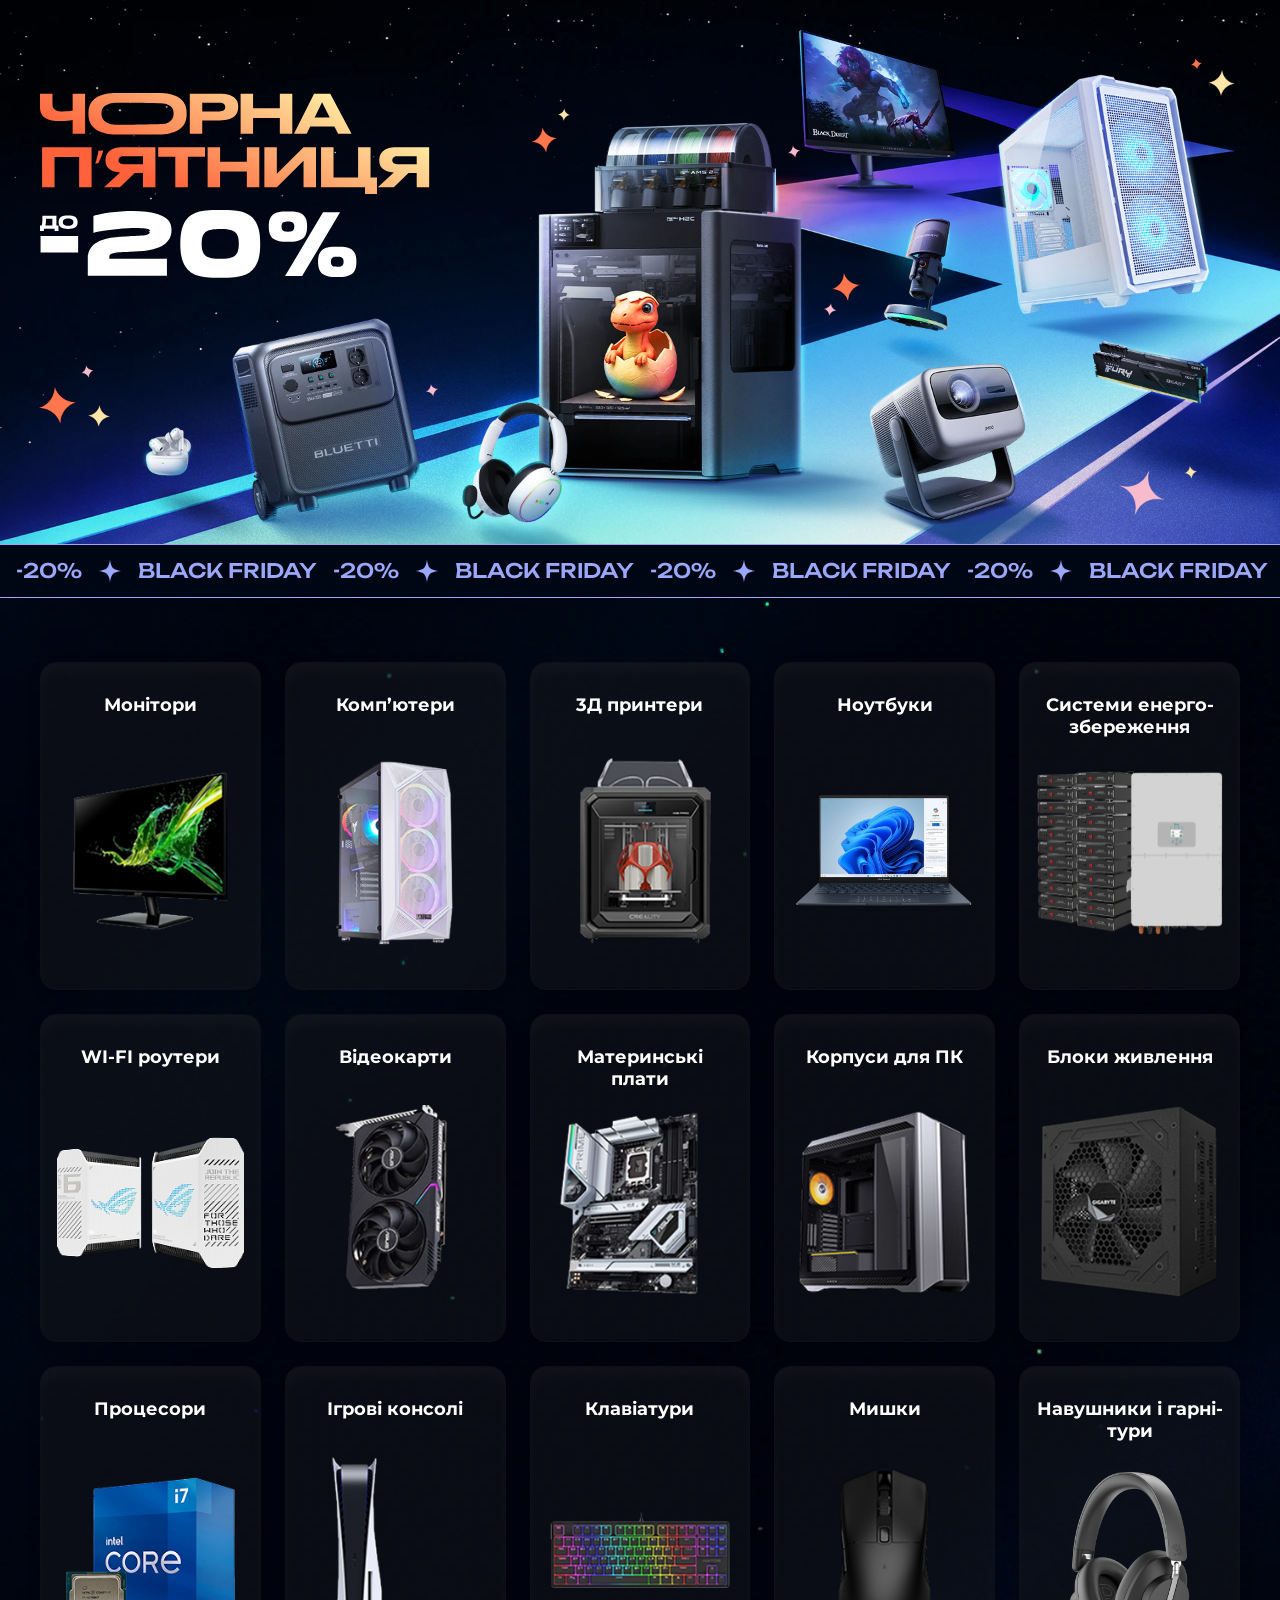
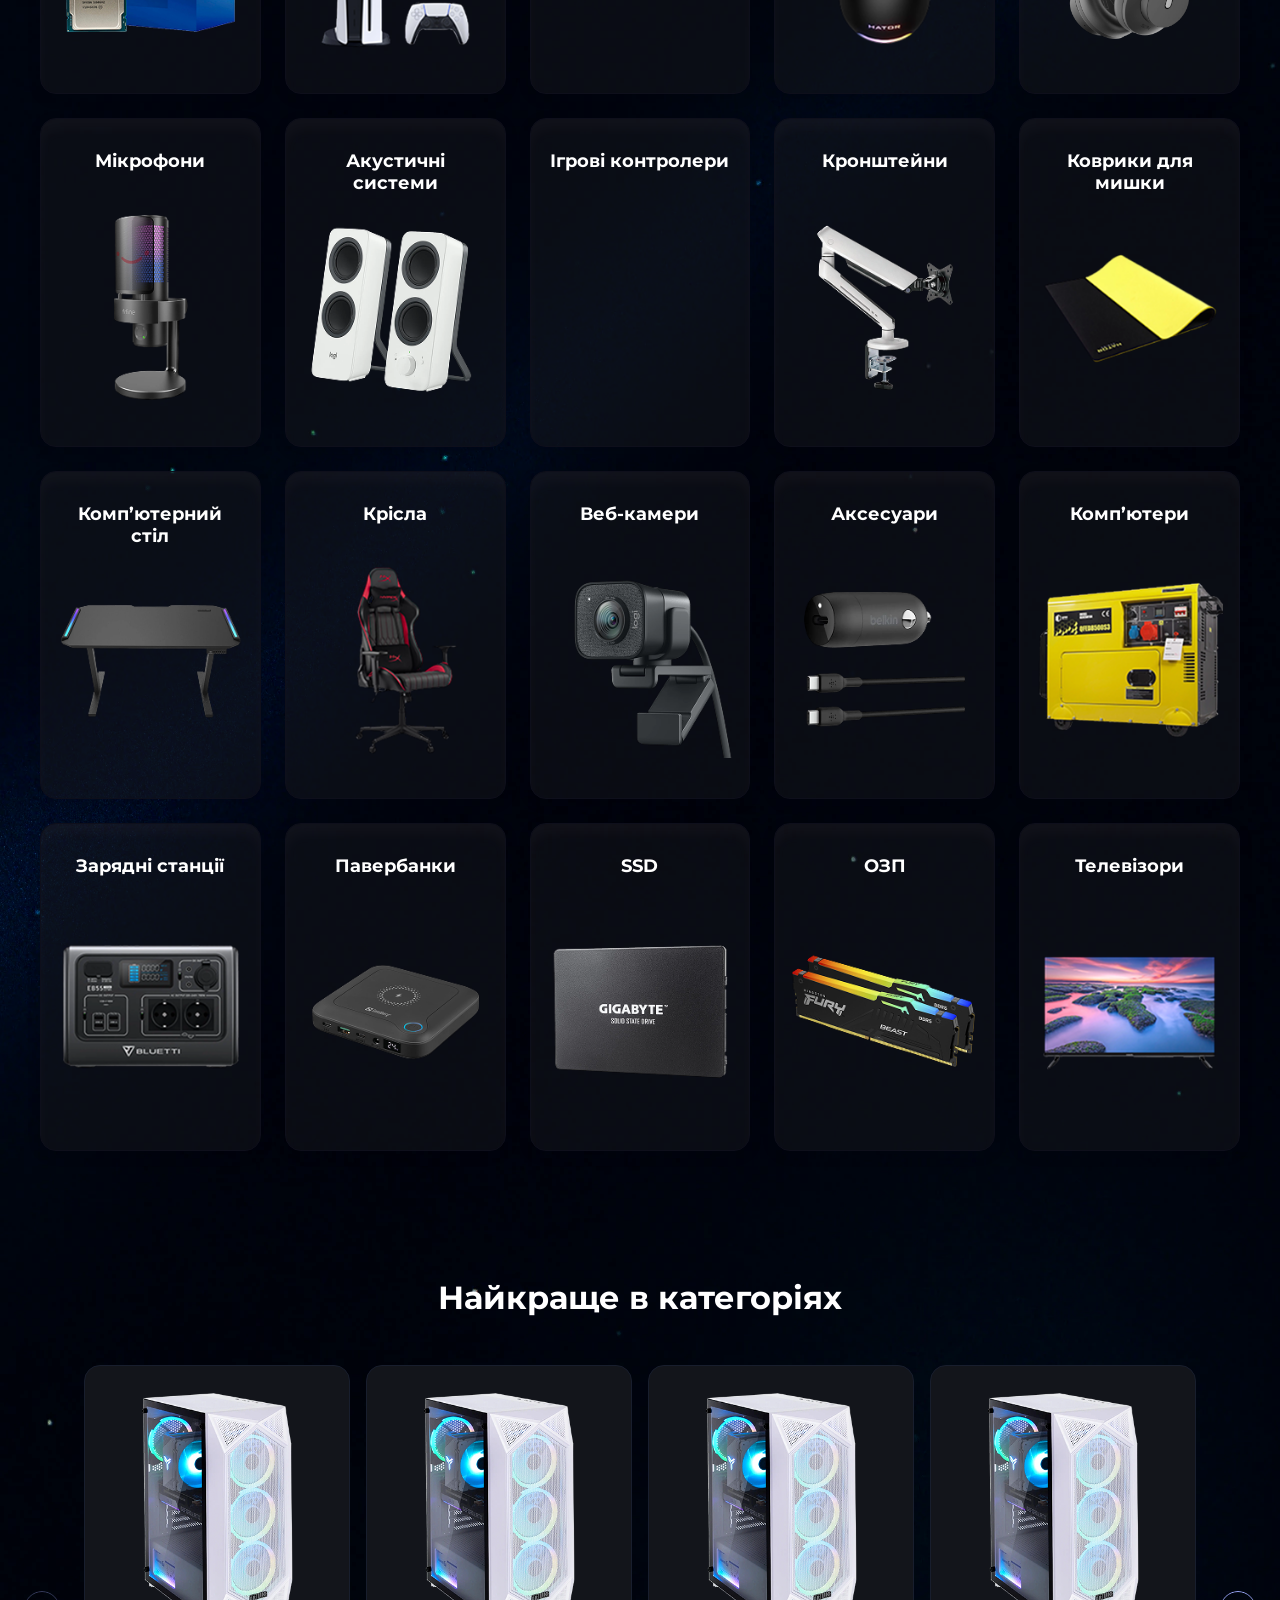
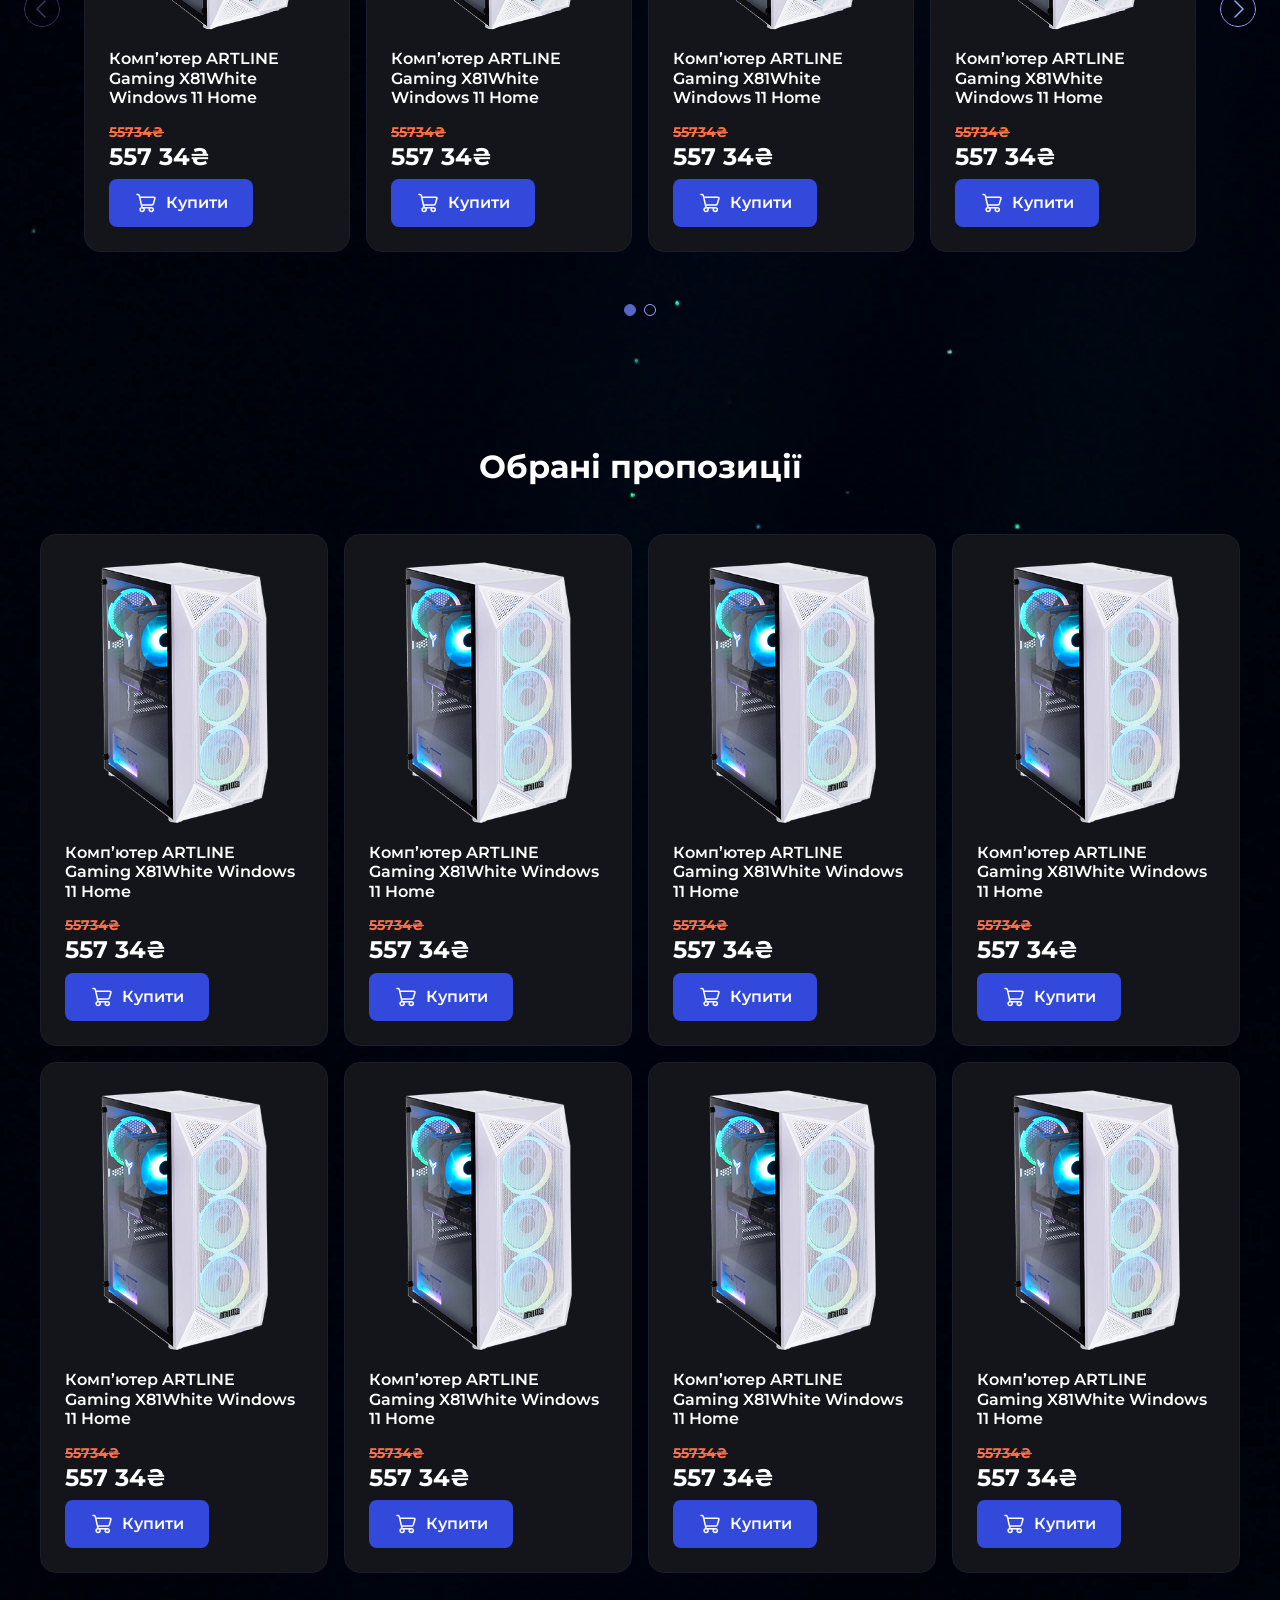
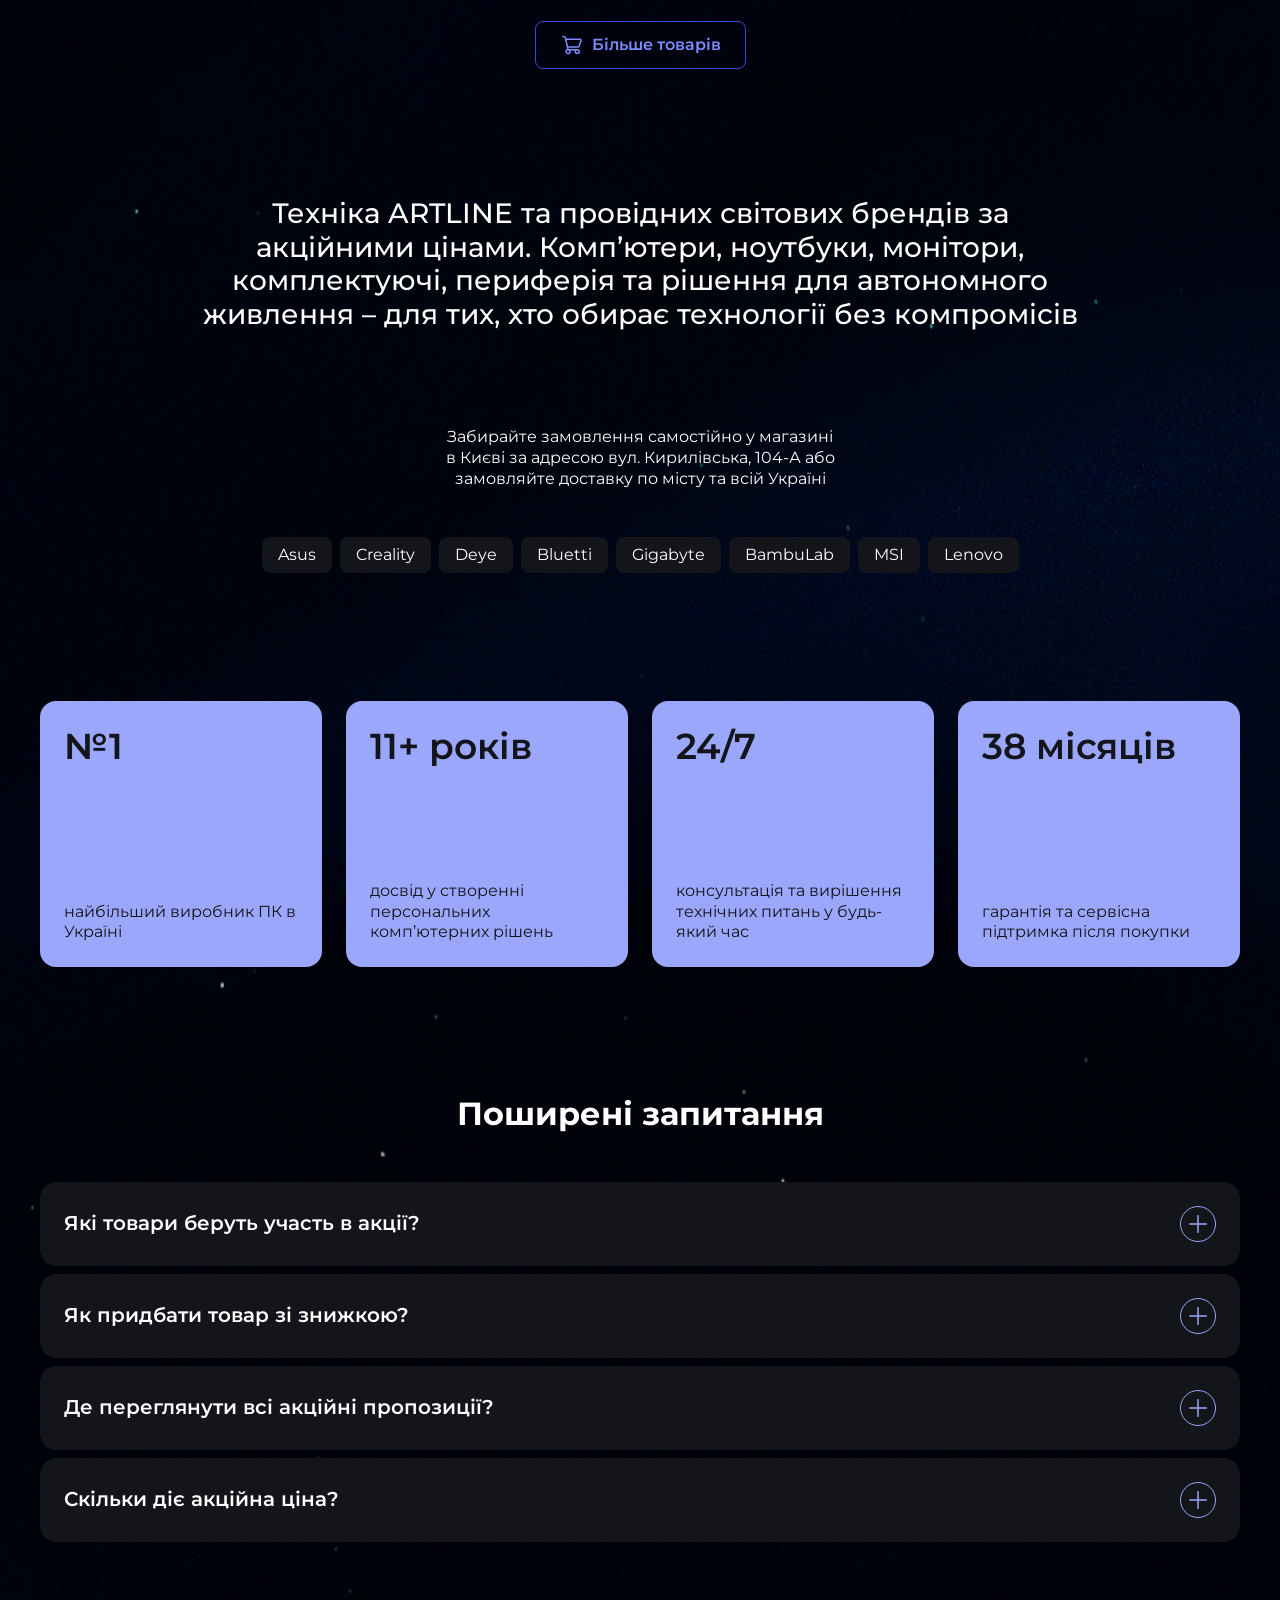
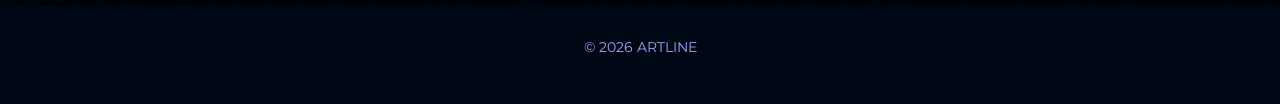
==== v4-bg-parallax/index.html @ 558dd462 "v4 background parallax" ====
<!DOCTYPE html>
<!--
  Додаткові ефекти (v2): кожен вмикається класом на <html>.
  Прибрати ефект — видаліть його клас; прибрати всі — видаліть класи
  та підключення css/animations.css і js/animations.js. Розмітку змінювати не треба.
    fx-marquee  — рух бігучого рядка
    fx-reveal   — поява блоків під час прокрутки (на мобільному — спрощена)
    fx-parallax — паралакс банера (лише десктоп ≥ 1024 px)
    fx-bg-parallax — фон під контентом рухається повільніше за сторінку (лише десктоп ≥ 1024 px;
                     швидкість — BG_SPEED у js/animations.js)
-->
<html lang="uk" class="fx-marquee fx-reveal fx-parallax fx-bg-parallax">
<head>
  <meta charset="utf-8">
  <meta name="viewport" content="width=device-width, initial-scale=1">
  <title>Чорна п’ятниця в ARTLINE — знижки до −20%</title>
  <meta name="description" content="Чорна п’ятниця в ARTLINE: знижки до −20% на комп’ютери, ноутбуки, монітори, комплектуючі, периферію та рішення для автономного живлення.">
  <meta name="theme-color" content="#000714">

  <!-- Позначка, що JS увімкнено (для прогресивного покращення) -->
  <script>document.documentElement.classList.add('js');</script>

  <!-- Шрифти: Montserrat (основний), Unbounded (лише символи бігучого рядка) -->
  <link rel="preconnect" href="https://fonts.googleapis.com">
  <link rel="preconnect" href="https://fonts.gstatic.com" crossorigin>
  <link rel="stylesheet" href="https://fonts.googleapis.com/css2?family=Unbounded:wght@500&amp;text=-20%25%20BLACKFRIDAY&amp;display=swap">
  <link rel="stylesheet" href="https://fonts.googleapis.com/css2?family=Montserrat:wght@400;500;600;700&amp;display=swap">

  <!-- Перший екран: банер завантажується з високим пріоритетом -->
  <link rel="preload" as="image" href="../assets/WEBP/Banner_375.webp" media="(max-width: 767px)">
  <link rel="preload" as="image" href="../assets/optimized/Banner_1920.webp" media="(min-width: 768px) and (max-width: 1920px)">
  <link rel="preload" as="image" href="../assets/optimized/Banner_2560.webp" media="(min-width: 1921px)">

  <link rel="stylesheet" href="css/style.css">
  <link rel="stylesheet" href="css/animations.css">

  <!-- TODO: вставити код аналітики (Google Analytics / Meta Pixel) -->
</head>
<body>
  <!--
    УСІ ПОСИЛАННЯ на товари й категорії задаються в одному файлі: js/links.js
    У розмітці посилання позначені атрибутом data-link="ключ" і мають заглушку href="#".
  -->

  <a class="skip-link" href="#main">Перейти до вмісту</a>

  <!-- ===== Перший екран: банер ===== -->
  <header class="hero">
    <!--
      Банер: спершу легка версія (1920 / 2560). Після завантаження сторінки main.js
      підміняє srcset на data-hires (4840) — для екранів від 2560 CSS px
      або з щільністю пікселів від 1.5.
    -->
    <picture class="hero__picture">
      <source media="(max-width: 767px)" srcset="../assets/WEBP/Banner_375.webp" width="375" height="618">
      <source media="(min-width: 2560px)" srcset="../assets/optimized/Banner_2560.webp" data-hires="../assets/optimized/Banner_4840.webp" width="2560" height="897">
      <source media="(min-width: 1921px) and (min-resolution: 1.5dppx)" srcset="../assets/optimized/Banner_2560.webp" data-hires="../assets/optimized/Banner_4840.webp" width="2560" height="897">
      <source media="(min-resolution: 1.5dppx)" srcset="../assets/optimized/Banner_1920.webp" data-hires="../assets/optimized/Banner_4840.webp" width="1920" height="897">
      <source media="(min-width: 1921px)" srcset="../assets/optimized/Banner_2560.webp" width="2560" height="897">
      <img class="hero__img" src="../assets/optimized/Banner_1920.webp" width="1920" height="897" alt="" fetchpriority="high" decoding="async">
    </picture>

    <div class="container hero__inner">
      <h1 class="hero__title">
        <img class="hero__title-img" src="../assets/SVG/Text%20block_ua.svg" width="587" height="277" alt="Чорна п’ятниця — знижки до −20%">
      </h1>
    </div>

    <!-- Бігучий рядок (декоративний, у v1 статичний) -->
    <div class="ticker" aria-hidden="true">
      <div class="ticker__track">
        <span class="ticker__item">-20%</span><img class="ticker__star" src="../assets/figma/icons/star.svg" width="24" height="24" alt=""><span class="ticker__item">Black Friday</span>
        <span class="ticker__item">-20%</span><img class="ticker__star" src="../assets/figma/icons/star.svg" width="24" height="24" alt=""><span class="ticker__item">Black Friday</span>
        <span class="ticker__item">-20%</span><img class="ticker__star" src="../assets/figma/icons/star.svg" width="24" height="24" alt=""><span class="ticker__item">Black Friday</span>
        <span class="ticker__item">-20%</span><img class="ticker__star" src="../assets/figma/icons/star.svg" width="24" height="24" alt=""><span class="ticker__item">Black Friday</span>
        <span class="ticker__item">-20%</span><img class="ticker__star" src="../assets/figma/icons/star.svg" width="24" height="24" alt=""><span class="ticker__item">Black Friday</span>
        <span class="ticker__item">-20%</span><img class="ticker__star" src="../assets/figma/icons/star.svg" width="24" height="24" alt=""><span class="ticker__item">Black Friday</span>
        <span class="ticker__item">-20%</span><img class="ticker__star" src="../assets/figma/icons/star.svg" width="24" height="24" alt=""><span class="ticker__item">Black Friday</span>
        <span class="ticker__item">-20%</span><img class="ticker__star" src="../assets/figma/icons/star.svg" width="24" height="24" alt=""><span class="ticker__item">Black Friday</span>
        <span class="ticker__item">-20%</span><img class="ticker__star" src="../assets/figma/icons/star.svg" width="24" height="24" alt=""><span class="ticker__item">Black Friday</span>
        <span class="ticker__item">-20%</span><img class="ticker__star" src="../assets/figma/icons/star.svg" width="24" height="24" alt=""><span class="ticker__item">Black Friday</span>
        <span class="ticker__item">-20%</span><img class="ticker__star" src="../assets/figma/icons/star.svg" width="24" height="24" alt=""><span class="ticker__item">Black Friday</span>
        <span class="ticker__item">-20%</span><img class="ticker__star" src="../assets/figma/icons/star.svg" width="24" height="24" alt=""><span class="ticker__item">Black Friday</span>
        <span class="ticker__item">-20%</span><img class="ticker__star" src="../assets/figma/icons/star.svg" width="24" height="24" alt=""><span class="ticker__item">Black Friday</span>
        <span class="ticker__item">-20%</span><img class="ticker__star" src="../assets/figma/icons/star.svg" width="24" height="24" alt=""><span class="ticker__item">Black Friday</span>
        <span class="ticker__item">-20%</span><img class="ticker__star" src="../assets/figma/icons/star.svg" width="24" height="24" alt=""><span class="ticker__item">Black Friday</span>
        <span class="ticker__item">-20%</span><img class="ticker__star" src="../assets/figma/icons/star.svg" width="24" height="24" alt=""><span class="ticker__item">Black Friday</span>
        <span class="ticker__item">-20%</span><img class="ticker__star" src="../assets/figma/icons/star.svg" width="24" height="24" alt=""><span class="ticker__item">Black Friday</span>
        <span class="ticker__item">-20%</span><img class="ticker__star" src="../assets/figma/icons/star.svg" width="24" height="24" alt=""><span class="ticker__item">Black Friday</span>
        <span class="ticker__item">-20%</span><img class="ticker__star" src="../assets/figma/icons/star.svg" width="24" height="24" alt=""><span class="ticker__item">Black Friday</span>
        <span class="ticker__item">-20%</span><img class="ticker__star" src="../assets/figma/icons/star.svg" width="24" height="24" alt=""><span class="ticker__item">Black Friday</span>
      </div>
    </div>
  </header>

  <main class="page" id="main">

    <!-- ===== Категорії ===== -->
    <section class="section categories" aria-labelledby="categories-title">
      <div class="container">
        <h2 class="visually-hidden" id="categories-title">Категорії зі знижками</h2>
        <ul class="categories__list" id="categories-list">
          <li class="categories__item"><a class="category-card" href="#" data-link="cat-monitors" target="_blank" rel="noopener noreferrer" aria-label="Монітори — перейти до категорії на сайті ARTLINE (нова вкладка)"><span class="category-card__title">Монітори</span><img class="category-card__img" src="../assets/figma/categories/monitors.png" width="220" height="231" alt="" loading="lazy" decoding="async"></a></li>
          <li class="categories__item"><a class="category-card" href="#" data-link="cat-computers" target="_blank" rel="noopener noreferrer" aria-label="Комп’ютери — перейти до категорії на сайті ARTLINE (нова вкладка)"><span class="category-card__title">Комп’ютери</span><img class="category-card__img" src="../assets/figma/categories/computers.png" width="220" height="231" alt="" loading="lazy" decoding="async"></a></li>
          <li class="categories__item"><a class="category-card" href="#" data-link="cat-3d-printers" target="_blank" rel="noopener noreferrer" aria-label="3Д принтери — перейти до категорії на сайті ARTLINE (нова вкладка)"><span class="category-card__title">3Д принтери</span><img class="category-card__img" src="../assets/figma/categories/3d-printers.png" width="220" height="231" alt="" loading="lazy" decoding="async"></a></li>
          <li class="categories__item"><a class="category-card" href="#" data-link="cat-laptops" target="_blank" rel="noopener noreferrer" aria-label="Ноутбуки — перейти до категорії на сайті ARTLINE (нова вкладка)"><span class="category-card__title">Ноутбуки</span><img class="category-card__img" src="../assets/figma/categories/laptops.png" width="220" height="231" alt="" loading="lazy" decoding="async"></a></li>
          <li class="categories__item"><a class="category-card" href="#" data-link="cat-energy-storage" target="_blank" rel="noopener noreferrer" aria-label="Системи енергозбереження — перейти до категорії на сайті ARTLINE (нова вкладка)"><span class="category-card__title">Системи енерго&shy;збереження</span><img class="category-card__img" src="../assets/figma/categories/energy-storage.png" width="220" height="231" alt="" loading="lazy" decoding="async"></a></li>
          <li class="categories__item"><a class="category-card" href="#" data-link="cat-wifi-routers" target="_blank" rel="noopener noreferrer" aria-label="Wi-Fi роутери — перейти до категорії на сайті ARTLINE (нова вкладка)"><span class="category-card__title">WI-FI роутери</span><img class="category-card__img" src="../assets/figma/categories/wifi-routers.png" width="220" height="231" alt="" loading="lazy" decoding="async"></a></li>
          <li class="categories__item"><a class="category-card" href="#" data-link="cat-gpu" target="_blank" rel="noopener noreferrer" aria-label="Відеокарти — перейти до категорії на сайті ARTLINE (нова вкладка)"><span class="category-card__title">Відео&shy;карти</span><img class="category-card__img" src="../assets/figma/categories/gpu.png" width="220" height="231" alt="" loading="lazy" decoding="async"></a></li>
          <li class="categories__item"><a class="category-card" href="#" data-link="cat-motherboards" target="_blank" rel="noopener noreferrer" aria-label="Материнські плати — перейти до категорії на сайті ARTLINE (нова вкладка)"><span class="category-card__title">Материн&shy;ські плати</span><img class="category-card__img" src="../assets/figma/categories/motherboards.png" width="220" height="231" alt="" loading="lazy" decoding="async"></a></li>
          <li class="categories__item categories__item--extra"><a class="category-card" href="#" data-link="cat-pc-cases" target="_blank" rel="noopener noreferrer" aria-label="Корпуси для ПК — перейти до категорії на сайті ARTLINE (нова вкладка)"><span class="category-card__title">Корпуси для ПК</span><img class="category-card__img" src="../assets/figma/categories/pc-cases.png" width="220" height="231" alt="" loading="lazy" decoding="async"></a></li>
          <li class="categories__item categories__item--extra"><a class="category-card" href="#" data-link="cat-psu" target="_blank" rel="noopener noreferrer" aria-label="Блоки живлення — перейти до категорії на сайті ARTLINE (нова вкладка)"><span class="category-card__title">Блоки живлення</span><img class="category-card__img" src="../assets/figma/categories/psu.png" width="220" height="231" alt="" loading="lazy" decoding="async"></a></li>
          <li class="categories__item categories__item--extra"><a class="category-card" href="#" data-link="cat-cpu" target="_blank" rel="noopener noreferrer" aria-label="Процесори — перейти до категорії на сайті ARTLINE (нова вкладка)"><span class="category-card__title">Проце&shy;сори</span><img class="category-card__img" src="../assets/figma/categories/cpu.png" width="220" height="231" alt="" loading="lazy" decoding="async"></a></li>
          <li class="categories__item categories__item--extra"><a class="category-card" href="#" data-link="cat-consoles" target="_blank" rel="noopener noreferrer" aria-label="Ігрові консолі — перейти до категорії на сайті ARTLINE (нова вкладка)"><span class="category-card__title">Ігрові консолі</span><img class="category-card__img" src="../assets/figma/categories/consoles.png" width="220" height="231" alt="" loading="lazy" decoding="async"></a></li>
          <li class="categories__item categories__item--extra"><a class="category-card" href="#" data-link="cat-keyboards" target="_blank" rel="noopener noreferrer" aria-label="Клавіатури — перейти до категорії на сайті ARTLINE (нова вкладка)"><span class="category-card__title">Клавіа&shy;тури</span><img class="category-card__img" src="../assets/figma/categories/keyboards.png" width="220" height="231" alt="" loading="lazy" decoding="async"></a></li>
          <li class="categories__item categories__item--extra"><a class="category-card" href="#" data-link="cat-mice" target="_blank" rel="noopener noreferrer" aria-label="Мишки — перейти до категорії на сайті ARTLINE (нова вкладка)"><span class="category-card__title">Мишки</span><img class="category-card__img" src="../assets/figma/categories/mice.png" width="220" height="231" alt="" loading="lazy" decoding="async"></a></li>
          <li class="categories__item categories__item--extra"><a class="category-card" href="#" data-link="cat-headphones" target="_blank" rel="noopener noreferrer" aria-label="Навушники і гарнітури — перейти до категорії на сайті ARTLINE (нова вкладка)"><span class="category-card__title">Навуш&shy;ники і гарні&shy;тури</span><img class="category-card__img" src="../assets/figma/categories/headphones.png" width="220" height="231" alt="" loading="lazy" decoding="async"></a></li>
          <li class="categories__item categories__item--extra"><a class="category-card" href="#" data-link="cat-microphones" target="_blank" rel="noopener noreferrer" aria-label="Мікрофони — перейти до категорії на сайті ARTLINE (нова вкладка)"><span class="category-card__title">Мікро&shy;фони</span><img class="category-card__img" src="../assets/figma/categories/microphones.png" width="220" height="231" alt="" loading="lazy" decoding="async"></a></li>
          <li class="categories__item categories__item--extra"><a class="category-card" href="#" data-link="cat-speakers" target="_blank" rel="noopener noreferrer" aria-label="Акустичні системи — перейти до категорії на сайті ARTLINE (нова вкладка)"><span class="category-card__title">Акустич&shy;ні системи</span><img class="category-card__img" src="../assets/figma/categories/speakers.png" width="220" height="231" alt="" loading="lazy" decoding="async"></a></li>
          <li class="categories__item categories__item--extra"><a class="category-card" href="#" data-link="cat-gamepads" target="_blank" rel="noopener noreferrer" aria-label="Ігрові контролери — перейти до категорії на сайті ARTLINE (нова вкладка)"><span class="category-card__title">Ігрові контро&shy;лери</span><img class="category-card__img" src="../assets/figma/categories/gamepads.png" width="220" height="231" alt="" loading="lazy" decoding="async"></a></li>
          <li class="categories__item categories__item--extra"><a class="category-card" href="#" data-link="cat-monitor-arms" target="_blank" rel="noopener noreferrer" aria-label="Кронштейни — перейти до категорії на сайті ARTLINE (нова вкладка)"><span class="category-card__title">Крон&shy;штейни</span><img class="category-card__img" src="../assets/figma/categories/monitor-arms.png" width="220" height="231" alt="" loading="lazy" decoding="async"></a></li>
          <li class="categories__item categories__item--extra"><a class="category-card" href="#" data-link="cat-mousepads" target="_blank" rel="noopener noreferrer" aria-label="Коврики для мишки — перейти до категорії на сайті ARTLINE (нова вкладка)"><span class="category-card__title">Коврики для мишки</span><img class="category-card__img" src="../assets/figma/categories/mousepads.png" width="220" height="231" alt="" loading="lazy" decoding="async"></a></li>
          <li class="categories__item categories__item--extra"><a class="category-card" href="#" data-link="cat-desks" target="_blank" rel="noopener noreferrer" aria-label="Комп’ютерні столи — перейти до категорії на сайті ARTLINE (нова вкладка)"><span class="category-card__title">Комп’ютер&shy;ний стіл</span><img class="category-card__img" src="../assets/figma/categories/desks.png" width="220" height="231" alt="" loading="lazy" decoding="async"></a></li>
          <li class="categories__item categories__item--extra"><a class="category-card" href="#" data-link="cat-chairs" target="_blank" rel="noopener noreferrer" aria-label="Крісла — перейти до категорії на сайті ARTLINE (нова вкладка)"><span class="category-card__title">Крісла</span><img class="category-card__img" src="../assets/figma/categories/chairs.png" width="220" height="231" alt="" loading="lazy" decoding="async"></a></li>
          <li class="categories__item categories__item--extra"><a class="category-card" href="#" data-link="cat-webcams" target="_blank" rel="noopener noreferrer" aria-label="Веб-камери — перейти до категорії на сайті ARTLINE (нова вкладка)"><span class="category-card__title">Веб-камери</span><img class="category-card__img" src="../assets/figma/categories/webcams.png" width="220" height="231" alt="" loading="lazy" decoding="async"></a></li>
          <li class="categories__item categories__item--extra"><a class="category-card" href="#" data-link="cat-accessories" target="_blank" rel="noopener noreferrer" aria-label="Аксесуари — перейти до категорії на сайті ARTLINE (нова вкладка)"><span class="category-card__title">Аксесуари</span><img class="category-card__img" src="../assets/figma/categories/accessories.png" width="220" height="231" alt="" loading="lazy" decoding="async"></a></li>
          <!-- У макеті ця картка підписана «Комп’ютери», але на фото — генератор. Перевірити підпис. -->
          <li class="categories__item categories__item--extra"><a class="category-card" href="#" data-link="cat-computers-2" target="_blank" rel="noopener noreferrer" aria-label="Комп’ютери — перейти до категорії на сайті ARTLINE (нова вкладка)"><span class="category-card__title">Комп’ютери</span><img class="category-card__img" src="../assets/figma/categories/generators.png" width="220" height="231" alt="" loading="lazy" decoding="async"></a></li>
          <li class="categories__item categories__item--extra"><a class="category-card" href="#" data-link="cat-charging-stations" target="_blank" rel="noopener noreferrer" aria-label="Зарядні станції — перейти до категорії на сайті ARTLINE (нова вкладка)"><span class="category-card__title">Зарядні стан&shy;ції</span><img class="category-card__img" src="../assets/figma/categories/charging-stations.png" width="220" height="231" alt="" loading="lazy" decoding="async"></a></li>
          <li class="categories__item categories__item--extra"><a class="category-card" href="#" data-link="cat-powerbanks" target="_blank" rel="noopener noreferrer" aria-label="Павербанки — перейти до категорії на сайті ARTLINE (нова вкладка)"><span class="category-card__title">Павер&shy;банки</span><img class="category-card__img" src="../assets/figma/categories/powerbanks.png" width="220" height="231" alt="" loading="lazy" decoding="async"></a></li>
          <li class="categories__item categories__item--extra"><a class="category-card" href="#" data-link="cat-ssd" target="_blank" rel="noopener noreferrer" aria-label="SSD — перейти до категорії на сайті ARTLINE (нова вкладка)"><span class="category-card__title">SSD</span><img class="category-card__img" src="../assets/figma/categories/ssd.png" width="220" height="231" alt="" loading="lazy" decoding="async"></a></li>
          <li class="categories__item categories__item--extra"><a class="category-card" href="#" data-link="cat-ram" target="_blank" rel="noopener noreferrer" aria-label="Оперативна пам’ять (ОЗП) — перейти до категорії на сайті ARTLINE (нова вкладка)"><span class="category-card__title">ОЗП</span><img class="category-card__img" src="../assets/figma/categories/ram.png" width="220" height="231" alt="" loading="lazy" decoding="async"></a></li>
          <li class="categories__item categories__item--extra"><a class="category-card" href="#" data-link="cat-tv" target="_blank" rel="noopener noreferrer" aria-label="Телевізори — перейти до категорії на сайті ARTLINE (нова вкладка)"><span class="category-card__title">Телеві&shy;зори</span><img class="category-card__img" src="../assets/figma/categories/tv.png" width="220" height="231" alt="" loading="lazy" decoding="async"></a></li>
        </ul>

        <!-- Лише на мобільному: показати решту категорій -->
        <button class="btn btn--outline categories__toggle" type="button" aria-expanded="false" aria-controls="categories-list" data-categories-toggle>
          <span data-toggle-text>Розгорнути</span>
          <span class="btn__icon btn__icon--chevron" aria-hidden="true"></span>
        </button>
      </div>
    </section>

    <!-- ===== Найкраще в категоріях (слайдер) ===== -->
    <section class="section bestsellers" aria-labelledby="bestsellers-title">
      <div class="container">
        <h2 class="section__title" id="bestsellers-title">Найкраще в категоріях</h2>
      </div>
      <div class="slider" data-slider>
        <button class="slider__arrow slider__arrow--prev" type="button" aria-label="Попередні товари" aria-controls="bestsellers-track" data-slider-prev></button>
        <ul class="slider__track" id="bestsellers-track" tabindex="0" aria-label="Список товарів, гортайте горизонтально" data-slider-track>
          <li class="slider__slide">
            <article class="product-card">
              <img class="product-card__img" src="../assets/figma/products/pc-x81-white.png" width="271" height="399" alt="Комп’ютер ARTLINE Gaming X81White" loading="lazy" decoding="async">
              <h3 class="product-card__title">Комп’ютер ARTLINE Gaming X81White Windows 11 Home</h3>
              <div class="product-card__footer">
                <p class="product-card__price"><span class="visually-hidden">Стара ціна: </span><s class="product-card__price-old">55734₴</s> <span class="visually-hidden">Нова ціна: </span><span class="product-card__price-new">557 34₴</span></p>
                <a class="btn btn--primary product-card__buy" href="#" data-link="best-1" target="_blank" rel="noopener noreferrer" aria-label="Купити Комп’ютер ARTLINE Gaming X81White Windows 11 Home на сайті ARTLINE (нова вкладка)"><span class="btn__icon btn__icon--cart" aria-hidden="true"></span><span class="product-card__buy-text">Купити</span></a>
              </div>
            </article>
          </li>
          <li class="slider__slide">
            <article class="product-card">
              <img class="product-card__img" src="../assets/figma/products/pc-x81-white.png" width="271" height="399" alt="Комп’ютер ARTLINE Gaming X81White" loading="lazy" decoding="async">
              <h3 class="product-card__title">Комп’ютер ARTLINE Gaming X81White Windows 11 Home</h3>
              <div class="product-card__footer">
                <p class="product-card__price"><span class="visually-hidden">Стара ціна: </span><s class="product-card__price-old">55734₴</s> <span class="visually-hidden">Нова ціна: </span><span class="product-card__price-new">557 34₴</span></p>
                <a class="btn btn--primary product-card__buy" href="#" data-link="best-2" target="_blank" rel="noopener noreferrer" aria-label="Купити Комп’ютер ARTLINE Gaming X81White Windows 11 Home на сайті ARTLINE (нова вкладка)"><span class="btn__icon btn__icon--cart" aria-hidden="true"></span><span class="product-card__buy-text">Купити</span></a>
              </div>
            </article>
          </li>
          <li class="slider__slide">
            <article class="product-card">
              <img class="product-card__img" src="../assets/figma/products/pc-x81-white.png" width="271" height="399" alt="Комп’ютер ARTLINE Gaming X81White" loading="lazy" decoding="async">
              <h3 class="product-card__title">Комп’ютер ARTLINE Gaming X81White Windows 11 Home</h3>
              <div class="product-card__footer">
                <p class="product-card__price"><span class="visually-hidden">Стара ціна: </span><s class="product-card__price-old">55734₴</s> <span class="visually-hidden">Нова ціна: </span><span class="product-card__price-new">557 34₴</span></p>
                <a class="btn btn--primary product-card__buy" href="#" data-link="best-3" target="_blank" rel="noopener noreferrer" aria-label="Купити Комп’ютер ARTLINE Gaming X81White Windows 11 Home на сайті ARTLINE (нова вкладка)"><span class="btn__icon btn__icon--cart" aria-hidden="true"></span><span class="product-card__buy-text">Купити</span></a>
              </div>
            </article>
          </li>
          <li class="slider__slide">
            <article class="product-card">
              <img class="product-card__img" src="../assets/figma/products/pc-x81-white.png" width="271" height="399" alt="Комп’ютер ARTLINE Gaming X81White" loading="lazy" decoding="async">
              <h3 class="product-card__title">Комп’ютер ARTLINE Gaming X81White Windows 11 Home</h3>
              <div class="product-card__footer">
                <p class="product-card__price"><span class="visually-hidden">Стара ціна: </span><s class="product-card__price-old">55734₴</s> <span class="visually-hidden">Нова ціна: </span><span class="product-card__price-new">557 34₴</span></p>
                <a class="btn btn--primary product-card__buy" href="#" data-link="best-4" target="_blank" rel="noopener noreferrer" aria-label="Купити Комп’ютер ARTLINE Gaming X81White Windows 11 Home на сайті ARTLINE (нова вкладка)"><span class="btn__icon btn__icon--cart" aria-hidden="true"></span><span class="product-card__buy-text">Купити</span></a>
              </div>
            </article>
          </li>
          <li class="slider__slide">
            <article class="product-card">
              <img class="product-card__img" src="../assets/figma/products/pc-x81-white.png" width="271" height="399" alt="Комп’ютер ARTLINE Gaming X81White" loading="lazy" decoding="async">
              <h3 class="product-card__title">Комп’ютер ARTLINE Gaming X81White Windows 11 Home</h3>
              <div class="product-card__footer">
                <p class="product-card__price"><span class="visually-hidden">Стара ціна: </span><s class="product-card__price-old">55734₴</s> <span class="visually-hidden">Нова ціна: </span><span class="product-card__price-new">557 34₴</span></p>
                <a class="btn btn--primary product-card__buy" href="#" data-link="best-5" target="_blank" rel="noopener noreferrer" aria-label="Купити Комп’ютер ARTLINE Gaming X81White Windows 11 Home на сайті ARTLINE (нова вкладка)"><span class="btn__icon btn__icon--cart" aria-hidden="true"></span><span class="product-card__buy-text">Купити</span></a>
              </div>
            </article>
          </li>
          <li class="slider__slide">
            <article class="product-card">
              <img class="product-card__img" src="../assets/figma/products/pc-x81-white.png" width="271" height="399" alt="Комп’ютер ARTLINE Gaming X81White" loading="lazy" decoding="async">
              <h3 class="product-card__title">Комп’ютер ARTLINE Gaming X81White Windows 11 Home</h3>
              <div class="product-card__footer">
                <p class="product-card__price"><span class="visually-hidden">Стара ціна: </span><s class="product-card__price-old">55734₴</s> <span class="visually-hidden">Нова ціна: </span><span class="product-card__price-new">557 34₴</span></p>
                <a class="btn btn--primary product-card__buy" href="#" data-link="best-6" target="_blank" rel="noopener noreferrer" aria-label="Купити Комп’ютер ARTLINE Gaming X81White Windows 11 Home на сайті ARTLINE (нова вкладка)"><span class="btn__icon btn__icon--cart" aria-hidden="true"></span><span class="product-card__buy-text">Купити</span></a>
              </div>
            </article>
          </li>
          <li class="slider__slide">
            <article class="product-card">
              <img class="product-card__img" src="../assets/figma/products/pc-x81-white.png" width="271" height="399" alt="Комп’ютер ARTLINE Gaming X81White" loading="lazy" decoding="async">
              <h3 class="product-card__title">Комп’ютер ARTLINE Gaming X81White Windows 11 Home</h3>
              <div class="product-card__footer">
                <p class="product-card__price"><span class="visually-hidden">Стара ціна: </span><s class="product-card__price-old">55734₴</s> <span class="visually-hidden">Нова ціна: </span><span class="product-card__price-new">557 34₴</span></p>
                <a class="btn btn--primary product-card__buy" href="#" data-link="best-7" target="_blank" rel="noopener noreferrer" aria-label="Купити Комп’ютер ARTLINE Gaming X81White Windows 11 Home на сайті ARTLINE (нова вкладка)"><span class="btn__icon btn__icon--cart" aria-hidden="true"></span><span class="product-card__buy-text">Купити</span></a>
              </div>
            </article>
          </li>
        </ul>
        <button class="slider__arrow slider__arrow--next" type="button" aria-label="Наступні товари" aria-controls="bestsellers-track" data-slider-next></button>
        <div class="slider__dots" data-slider-dots></div>
      </div>
    </section>

    <!-- ===== Обрані пропозиції ===== -->
    <section class="section chosen" aria-labelledby="chosen-title">
      <div class="container">
        <h2 class="section__title" id="chosen-title">Обрані пропозиції</h2>
        <ul class="product-grid">
          <li>
            <article class="product-card">
              <img class="product-card__img" src="../assets/figma/products/pc-x81-white.png" width="271" height="399" alt="Комп’ютер ARTLINE Gaming X81White" loading="lazy" decoding="async">
              <h3 class="product-card__title">Комп’ютер ARTLINE Gaming X81White Windows 11 Home</h3>
              <div class="product-card__footer">
                <p class="product-card__price"><span class="visually-hidden">Стара ціна: </span><s class="product-card__price-old">55734₴</s> <span class="visually-hidden">Нова ціна: </span><span class="product-card__price-new">557 34₴</span></p>
                <a class="btn btn--primary product-card__buy" href="#" data-link="chosen-1" target="_blank" rel="noopener noreferrer" aria-label="Купити Комп’ютер ARTLINE Gaming X81White Windows 11 Home на сайті ARTLINE (нова вкладка)"><span class="btn__icon btn__icon--cart" aria-hidden="true"></span><span class="product-card__buy-text">Купити</span></a>
              </div>
            </article>
          </li>
          <li>
            <article class="product-card">
              <img class="product-card__img" src="../assets/figma/products/pc-x81-white.png" width="271" height="399" alt="Комп’ютер ARTLINE Gaming X81White" loading="lazy" decoding="async">
              <h3 class="product-card__title">Комп’ютер ARTLINE Gaming X81White Windows 11 Home</h3>
              <div class="product-card__footer">
                <p class="product-card__price"><span class="visually-hidden">Стара ціна: </span><s class="product-card__price-old">55734₴</s> <span class="visually-hidden">Нова ціна: </span><span class="product-card__price-new">557 34₴</span></p>
                <a class="btn btn--primary product-card__buy" href="#" data-link="chosen-2" target="_blank" rel="noopener noreferrer" aria-label="Купити Комп’ютер ARTLINE Gaming X81White Windows 11 Home на сайті ARTLINE (нова вкладка)"><span class="btn__icon btn__icon--cart" aria-hidden="true"></span><span class="product-card__buy-text">Купити</span></a>
              </div>
            </article>
          </li>
          <li>
            <article class="product-card">
              <img class="product-card__img" src="../assets/figma/products/pc-x81-white.png" width="271" height="399" alt="Комп’ютер ARTLINE Gaming X81White" loading="lazy" decoding="async">
              <h3 class="product-card__title">Комп’ютер ARTLINE Gaming X81White Windows 11 Home</h3>
              <div class="product-card__footer">
                <p class="product-card__price"><span class="visually-hidden">Стара ціна: </span><s class="product-card__price-old">55734₴</s> <span class="visually-hidden">Нова ціна: </span><span class="product-card__price-new">557 34₴</span></p>
                <a class="btn btn--primary product-card__buy" href="#" data-link="chosen-3" target="_blank" rel="noopener noreferrer" aria-label="Купити Комп’ютер ARTLINE Gaming X81White Windows 11 Home на сайті ARTLINE (нова вкладка)"><span class="btn__icon btn__icon--cart" aria-hidden="true"></span><span class="product-card__buy-text">Купити</span></a>
              </div>
            </article>
          </li>
          <li>
            <article class="product-card">
              <img class="product-card__img" src="../assets/figma/products/pc-x81-white.png" width="271" height="399" alt="Комп’ютер ARTLINE Gaming X81White" loading="lazy" decoding="async">
              <h3 class="product-card__title">Комп’ютер ARTLINE Gaming X81White Windows 11 Home</h3>
              <div class="product-card__footer">
                <p class="product-card__price"><span class="visually-hidden">Стара ціна: </span><s class="product-card__price-old">55734₴</s> <span class="visually-hidden">Нова ціна: </span><span class="product-card__price-new">557 34₴</span></p>
                <a class="btn btn--primary product-card__buy" href="#" data-link="chosen-4" target="_blank" rel="noopener noreferrer" aria-label="Купити Комп’ютер ARTLINE Gaming X81White Windows 11 Home на сайті ARTLINE (нова вкладка)"><span class="btn__icon btn__icon--cart" aria-hidden="true"></span><span class="product-card__buy-text">Купити</span></a>
              </div>
            </article>
          </li>
          <li>
            <article class="product-card">
              <img class="product-card__img" src="../assets/figma/products/pc-x81-white.png" width="271" height="399" alt="Комп’ютер ARTLINE Gaming X81White" loading="lazy" decoding="async">
              <h3 class="product-card__title">Комп’ютер ARTLINE Gaming X81White Windows 11 Home</h3>
              <div class="product-card__footer">
                <p class="product-card__price"><span class="visually-hidden">Стара ціна: </span><s class="product-card__price-old">55734₴</s> <span class="visually-hidden">Нова ціна: </span><span class="product-card__price-new">557 34₴</span></p>
                <a class="btn btn--primary product-card__buy" href="#" data-link="chosen-5" target="_blank" rel="noopener noreferrer" aria-label="Купити Комп’ютер ARTLINE Gaming X81White Windows 11 Home на сайті ARTLINE (нова вкладка)"><span class="btn__icon btn__icon--cart" aria-hidden="true"></span><span class="product-card__buy-text">Купити</span></a>
              </div>
            </article>
          </li>
          <li>
            <article class="product-card">
              <img class="product-card__img" src="../assets/figma/products/pc-x81-white.png" width="271" height="399" alt="Комп’ютер ARTLINE Gaming X81White" loading="lazy" decoding="async">
              <h3 class="product-card__title">Комп’ютер ARTLINE Gaming X81White Windows 11 Home</h3>
              <div class="product-card__footer">
                <p class="product-card__price"><span class="visually-hidden">Стара ціна: </span><s class="product-card__price-old">55734₴</s> <span class="visually-hidden">Нова ціна: </span><span class="product-card__price-new">557 34₴</span></p>
                <a class="btn btn--primary product-card__buy" href="#" data-link="chosen-6" target="_blank" rel="noopener noreferrer" aria-label="Купити Комп’ютер ARTLINE Gaming X81White Windows 11 Home на сайті ARTLINE (нова вкладка)"><span class="btn__icon btn__icon--cart" aria-hidden="true"></span><span class="product-card__buy-text">Купити</span></a>
              </div>
            </article>
          </li>
          <li>
            <article class="product-card">
              <img class="product-card__img" src="../assets/figma/products/pc-x81-white.png" width="271" height="399" alt="Комп’ютер ARTLINE Gaming X81White" loading="lazy" decoding="async">
              <h3 class="product-card__title">Комп’ютер ARTLINE Gaming X81White Windows 11 Home</h3>
              <div class="product-card__footer">
                <p class="product-card__price"><span class="visually-hidden">Стара ціна: </span><s class="product-card__price-old">55734₴</s> <span class="visually-hidden">Нова ціна: </span><span class="product-card__price-new">557 34₴</span></p>
                <a class="btn btn--primary product-card__buy" href="#" data-link="chosen-7" target="_blank" rel="noopener noreferrer" aria-label="Купити Комп’ютер ARTLINE Gaming X81White Windows 11 Home на сайті ARTLINE (нова вкладка)"><span class="btn__icon btn__icon--cart" aria-hidden="true"></span><span class="product-card__buy-text">Купити</span></a>
              </div>
            </article>
          </li>
          <li>
            <article class="product-card">
              <img class="product-card__img" src="../assets/figma/products/pc-x81-white.png" width="271" height="399" alt="Комп’ютер ARTLINE Gaming X81White" loading="lazy" decoding="async">
              <h3 class="product-card__title">Комп’ютер ARTLINE Gaming X81White Windows 11 Home</h3>
              <div class="product-card__footer">
                <p class="product-card__price"><span class="visually-hidden">Стара ціна: </span><s class="product-card__price-old">55734₴</s> <span class="visually-hidden">Нова ціна: </span><span class="product-card__price-new">557 34₴</span></p>
                <a class="btn btn--primary product-card__buy" href="#" data-link="chosen-8" target="_blank" rel="noopener noreferrer" aria-label="Купити Комп’ютер ARTLINE Gaming X81White Windows 11 Home на сайті ARTLINE (нова вкладка)"><span class="btn__icon btn__icon--cart" aria-hidden="true"></span><span class="product-card__buy-text">Купити</span></a>
              </div>
            </article>
          </li>
        </ul>
        <a class="btn btn--outline chosen__more" href="#" data-link="more-products" target="_blank" rel="noopener noreferrer" aria-label="Більше товарів зі знижками на сайті ARTLINE (нова вкладка)">
          <span class="btn__icon btn__icon--cart-outline" aria-hidden="true"></span>
          <span>Більше товарів</span>
        </a>
      </div>
    </section>

    <!-- ===== Про магазин ===== -->
    <section class="section about" aria-labelledby="about-title">
      <div class="container about__inner">
        <h2 class="visually-hidden" id="about-title">Про ARTLINE</h2>
        <p class="about__lead">Техніка ARTLINE та провідних світових брендів за акційними цінами. Комп’ютери, ноутбуки, монітори, комплектуючі, периферія та рішення для автономного живлення – для тих, хто обирає технології без компромісів</p>
        <div class="about__info">
          <p class="about__text">Забирайте замовлення самостійно у магазині в Києві за адресою вул. Кирилівська, 104-А або замовляйте доставку по місту та всій Україні</p>
          <ul class="about__brands" aria-label="Бренди в акції">
            <li class="about__brand">Asus</li>
            <li class="about__brand">Creality</li>
            <li class="about__brand">Deye</li>
            <li class="about__brand">Bluetti</li>
            <li class="about__brand">Gigabyte</li>
            <li class="about__brand">BambuLab</li>
            <li class="about__brand">MSI</li>
            <li class="about__brand">Lenovo</li>
          </ul>
        </div>
      </div>
    </section>

    <!-- ===== Переваги ===== -->
    <section class="section advantages" aria-labelledby="advantages-title">
      <div class="container container--narrow">
        <h2 class="visually-hidden" id="advantages-title">Чому обирають ARTLINE</h2>
        <ul class="advantages__list">
          <li class="advantage-card"><p class="advantage-card__value">№1</p><p class="advantage-card__text">найбільший виробник ПК в Україні</p></li>
          <li class="advantage-card"><p class="advantage-card__value">11+ років</p><p class="advantage-card__text">досвід у створенні персональних комп’ютерних рішень</p></li>
          <li class="advantage-card"><p class="advantage-card__value">24/7</p><p class="advantage-card__text">консультація та вирішення технічних питань у будь-який час</p></li>
          <li class="advantage-card"><p class="advantage-card__value">38 місяців</p><p class="advantage-card__text">гарантія та сервісна підтримка після покупки</p></li>
        </ul>
      </div>
    </section>

    <!-- ===== Поширені запитання (нативний акордеон details/summary) ===== -->
    <section class="section faq" aria-labelledby="faq-title">
      <div class="container container--narrow">
        <h2 class="section__title" id="faq-title">Поширені запитання</h2>
        <div class="faq__list">
          <details class="faq__item">
            <summary class="faq__question">Які товари беруть участь в акції?<span class="faq__icon" aria-hidden="true"></span></summary>
            <p class="faq__answer">В акції беруть участь товари, позначені спеціальною ціною на artline.ua. На цій сторінці ми зібрали актуальні категорії та найвигідніші пропозиції</p>
          </details>
          <details class="faq__item">
            <summary class="faq__question">Як придбати товар зі знижкою?<span class="faq__icon" aria-hidden="true"></span></summary>
            <!-- TODO: текст відповіді відсутній у макеті — перевірити -->
            <p class="faq__answer">Оберіть товар на цій сторінці та натисніть «Купити» — відкриється його сторінка на artline.ua, де можна оформити замовлення за акційною ціною.</p>
          </details>
          <details class="faq__item">
            <summary class="faq__question">Де переглянути всі акційні пропозиції?<span class="faq__icon" aria-hidden="true"></span></summary>
            <!-- TODO: текст відповіді відсутній у макеті — перевірити -->
            <p class="faq__answer">Натисніть «Більше товарів» у блоці «Обрані пропозиції» — відкриється повний каталог акційних товарів на artline.ua.</p>
          </details>
          <details class="faq__item">
            <summary class="faq__question">Скільки діє акційна ціна?<span class="faq__icon" aria-hidden="true"></span></summary>
            <!-- TODO: текст відповіді відсутній у макеті — вказати реальні дати акції -->
            <p class="faq__answer">Акційні ціни діють протягом періоду Чорної п’ятниці або до закінчення товару на складі.</p>
          </details>
        </div>
      </div>
    </section>
  </main>

  <!-- ===== Підвал ===== -->
  <footer class="footer">
    <div class="container footer__inner">
      <p class="footer__copy">© 2026 ARTLINE</p>
    </div>
  </footer>

  <script src="js/links.js"></script>
  <script src="js/main.js"></script>
  <script src="js/animations.js"></script>
</body>
</html>
---- v4-bg-parallax/css/style.css ----
/* ==========================================================================
   ARTLINE — Чорна п’ятниця 2026. Базові стилі (v1-basic)
   Mobile-first: база — мобільна (375), далі min-width 768 / 1024 / 1920
   ========================================================================== */

/* ---------- Токени: кольори, шрифти, відступи ---------- */
:root {
  /* Кольори */
  --c-bg: #000714;
  --c-text: #fff;
  --c-text-dark: #13151b;
  --c-surface: #13151b;
  --c-surface-border: #181e2d;
  --c-surface-hover-border: #374b7d;
  --c-surface-hover-glow: #173070;
  --c-category-bg: rgba(21, 23, 29, 0.5);
  --c-category-border: #0e0f1b;
  --c-accent: #9aa7fa;
  --c-accent-strong: #5666c9;
  --c-primary: #3249db;
  --c-primary-hover: #2032a9;
  --c-primary-active: #182680;
  --c-primary-text: #7b8cff; /* світліший синій для тексту на темному фоні (контраст AA) */
  --c-sale: #ff7145;
  --c-disabled-bg: #2a2e3d;
  --c-disabled-text: #8d93a8;
  --c-faq-open-bg: #f7f8fa;
  --c-faq-open-text: #111;
  --c-focus: #9aa7fa;

  /* Шрифти */
  --font-base: "Montserrat", system-ui, -apple-system, "Segoe UI", Roboto, Arial, sans-serif;
  --font-accent: "Unbounded", var(--font-base);

  /* Сітка й відступи */
  --container: 1656px;
  --container-narrow: 1600px;
  --gutter: 16px;
  --section-space: 32px;
  --title-space: 24px;
  --grid-gap: 8px;
  --radius-sm: 8px;
  --radius-md: 16px;

  /* Анімація UI-станів */
  --transition: 0.2s ease;
}

@media (min-width: 768px) {
  :root {
    --gutter: 32px;
    --section-space: 48px;
    --title-space: 36px;
    --grid-gap: 16px;
  }
}

@media (min-width: 1024px) {
  :root {
    --gutter: 40px;
    --section-space: 64px;
    --title-space: 48px;
  }
}

/* ---------- Скидання й база ---------- */
*,
*::before,
*::after {
  box-sizing: border-box;
}

html {
  -webkit-text-size-adjust: 100%;
  text-size-adjust: 100%;
}

body {
  margin: 0;
  min-width: 320px;
  font-family: var(--font-base);
  font-size: 16px;
  line-height: 1.3;
  color: var(--c-text);
  background-color: var(--c-bg);
  -webkit-font-smoothing: antialiased;
}

h1,
h2,
h3,
p,
ul {
  margin: 0;
}

ul {
  padding: 0;
  list-style: none;
}

img {
  display: block;
  max-width: 100%;
}

a {
  color: inherit;
}

button {
  font: inherit;
  color: inherit;
}

/* Видимий фокус для клавіатури */
:focus-visible {
  outline: 2px solid var(--c-focus);
  outline-offset: 3px;
}

.visually-hidden {
  position: absolute !important;
  width: 1px;
  height: 1px;
  margin: -1px;
  padding: 0;
  overflow: hidden;
  clip: rect(0 0 0 0);
  clip-path: inset(50%);
  white-space: nowrap;
  border: 0;
}

.skip-link {
  position: absolute;
  top: 8px;
  left: 8px;
  z-index: 100;
  padding: 12px 16px;
  font-weight: 600;
  color: var(--c-text-dark);
  background: var(--c-accent);
  border-radius: var(--radius-sm);
  transform: translateY(-200%);
}

.skip-link:focus {
  transform: none;
}

/* ---------- Контейнер ---------- */
.container {
  width: 100%;
  max-width: calc(var(--container) + 2 * var(--gutter));
  margin-inline: auto;
  padding-inline: var(--gutter);
}

.container--narrow {
  max-width: calc(var(--container-narrow) + 2 * var(--gutter));
}

/* ---------- Кнопки ---------- */
.btn {
  display: inline-flex;
  align-items: center;
  justify-content: center;
  gap: 8px;
  min-height: 48px;
  padding: 8px 24px;
  font-family: var(--font-base);
  font-size: 16px;
  font-weight: 600;
  line-height: 1.2;
  text-align: center;
  text-decoration: none;
  white-space: nowrap;
  border: 1px solid transparent;
  border-radius: var(--radius-sm);
  cursor: pointer;
  transition: background-color var(--transition), border-color var(--transition), color var(--transition);
}

.btn--primary {
  color: var(--c-text);
  background-color: var(--c-primary);
}

.btn--primary:hover {
  background-color: var(--c-primary-hover);
}

.btn--primary:active {
  background-color: var(--c-primary-active);
}

.btn--outline {
  color: var(--c-primary-text);
  background-color: transparent;
  border-color: var(--c-primary);
}

.btn--outline:hover {
  background-color: rgba(50, 73, 219, 0.16);
}

.btn--outline:active {
  background-color: rgba(50, 73, 219, 0.28);
}

.btn:disabled,
.btn[aria-disabled="true"] {
  color: var(--c-disabled-text);
  background-color: var(--c-disabled-bg);
  border-color: transparent;
  cursor: not-allowed;
  pointer-events: none;
}

/* Іконки кнопок: SVG як маска, колір = колір тексту */
.btn__icon {
  flex: none;
  width: 24px;
  height: 24px;
  background-color: currentColor;
  -webkit-mask: var(--icon) center / contain no-repeat;
  mask: var(--icon) center / contain no-repeat;
}

.btn__icon--cart,
.btn__icon--cart-outline {
  --icon: url("../../assets/figma/icons/cart-white.svg");
}

.btn__icon--chevron {
  --icon: url("../../assets/figma/icons/chevron-down.svg");
  transition: transform var(--transition);
}

/* ==========================================================================
   Перший екран (банер)
   ========================================================================== */
.hero {
  position: relative;
  overflow: hidden;
  background-color: var(--c-bg);
}

.hero__img {
  width: 100%;
  height: min(164.8vw, 760px); /* пропорції мобільного банера 375×618 */
  object-fit: cover;
  object-position: center top;
}

.hero__inner {
  position: absolute;
  top: 0;
  left: 50%;
  transform: translateX(-50%);
}

.hero__title {
  width: min(68.3vw, 360px);
  margin-top: 14.4vw;
  margin-left: max(0px, calc(9.6vw - var(--gutter)));
}

.hero__title-img {
  width: 100%;
  height: auto;
}

/* Бігучий рядок */
.ticker {
  position: absolute;
  right: 0;
  bottom: 0;
  left: 0;
  overflow: hidden;
  background-color: var(--c-bg);
  border-block: 1px solid var(--c-accent);
}

.ticker__track {
  display: flex;
  align-items: center;
  gap: 8px;
  width: max-content;
  height: 32px;
  padding-inline: 16px;
}

.ticker__item {
  font-family: var(--font-accent);
  font-size: 12px;
  font-weight: 500;
  line-height: 1.3;
  color: var(--c-accent);
  text-transform: uppercase;
  white-space: nowrap;
}

.ticker__star {
  flex: none;
  width: 16px;
  height: 16px;
}

/* ==========================================================================
   Фон сторінки під банером.
   Фон підключається після завантаження сторінки (клас .bg-ready з main.js),
   щоб не гальмувати перший екран. Без JS — одразу.
   ========================================================================== */
.page {
  background-color: var(--c-bg);
  background-repeat: no-repeat;
  background-position: center top;
  background-size: 100% auto;
}

html:not(.js) .page,
.bg-ready .page {
  background-image: url("../../assets/WEBP/BG_375.webp");
}

/* ==========================================================================
   Секції
   ========================================================================== */
.section {
  padding-block: var(--section-space);
}

.section__title {
  margin-bottom: var(--title-space);
  font-size: 20px;
  font-weight: 700;
  line-height: 1.2;
  text-align: center;
}

/* ---------- Категорії ---------- */
.categories__list {
  display: grid;
  grid-template-columns: repeat(2, minmax(0, 1fr));
  gap: var(--grid-gap);
}

/* На мобільному спочатку показуємо 8 категорій (лише якщо працює JS) */
@media (max-width: 767px) {
  .js .categories__list:not(.is-expanded) .categories__item--extra {
    display: none;
  }
}

.category-card {
  position: relative;
  display: flex;
  flex-direction: column;
  align-items: center;
  gap: 8px;
  height: 100%;
  padding: 24px 8px;
  text-decoration: none;
  background-color: var(--c-category-bg);
  border: 1px solid var(--c-category-border);
  border-radius: var(--radius-sm);
  box-shadow: 0 4px 11.2px rgba(4, 5, 12, 0.22), inset 0 11px 13.1px rgba(255, 224, 210, 0.03);
  transition: border-color var(--transition), background-color var(--transition);
}

.category-card:hover {
  background-color: var(--c-surface);
  border-color: var(--c-surface-hover-border);
}

.category-card__title {
  display: flex;
  align-items: flex-start;
  justify-content: center;
  min-height: 2.44em; /* дві лінії — щоб картинки стояли на одному рівні */
  font-size: 16px;
  font-weight: 700;
  line-height: 1.22;
  text-align: center;
  overflow-wrap: break-word;
  -webkit-hyphens: manual;
  hyphens: manual; /* переноси — через &shy; у розмітці */
}

.category-card__img {
  width: min(140px, 100%);
  height: auto;
  aspect-ratio: 220 / 231;
  object-fit: contain;
}

.categories__toggle {
  width: 100%;
  margin-top: 24px;
}

.categories__toggle[aria-expanded="true"] .btn__icon--chevron {
  transform: rotate(180deg);
}

html:not(.js) .categories__toggle {
  display: none;
}

/* ---------- Картка товару ---------- */
.product-card {
  position: relative;
  display: flex;
  flex-direction: column;
  gap: 16px;
  height: 100%;
  padding: 16px 8px;
  background-color: var(--c-surface);
  border: 1px solid var(--c-surface-border);
  border-radius: var(--radius-sm);
  transition: border-color var(--transition), background-color var(--transition);
}

.product-card:hover {
  background-image: linear-gradient(157deg, var(--c-surface) 59.9%, var(--c-surface-hover-glow) 146%);
  border-color: var(--c-surface-hover-border);
}

.product-card__img {
  width: 100%;
  height: auto;
  aspect-ratio: 152 / 133;
  object-fit: contain;
}

.product-card__title {
  flex-grow: 1;
  font-size: 14px;
  font-weight: 500;
  line-height: 1.22;
}

.product-card__footer {
  display: flex;
  flex-wrap: wrap;
  align-items: center;
  gap: 8px;
}

.product-card__price {
  display: flex;
  flex-direction: column;
  gap: 1px;
  font-weight: 700;
  line-height: 1.22;
}

.product-card__price-old {
  font-size: 12px;
  color: var(--c-sale);
}

.product-card__price-new {
  font-size: 20px;
  white-space: nowrap;
}

.product-card__buy {
  flex: 1 1 40px;
  min-height: 40px;
  padding-inline: 8px;
}

/* Уся картка клікабельна, але в табі лише одна кнопка */
.product-card__buy::after {
  content: "";
  position: absolute;
  inset: 0;
  border-radius: inherit;
}

/* На мобільному кнопка лише з іконкою (доступна назва — aria-label) */
.product-card__buy-text {
  position: absolute;
  width: 1px;
  height: 1px;
  overflow: hidden;
  clip-path: inset(50%);
  white-space: nowrap;
}

/* ---------- Слайдер «Найкраще в категоріях» ---------- */
.slider {
  display: grid;
  grid-template-columns: 1fr 36px auto 36px 1fr;
  grid-template-areas:
    "track track track track track"
    ". prev dots next .";
  align-items: center;
  column-gap: 32px;
  row-gap: 24px;
}

.slider__track {
  grid-area: track;
  display: flex;
  gap: var(--grid-gap);
  padding-inline: var(--gutter);
  overflow-x: auto;
  overscroll-behavior-x: contain;
  scroll-snap-type: x mandatory;
  scroll-padding-inline: var(--gutter);
  scrollbar-width: none;
  -webkit-overflow-scrolling: touch;
}

.slider__track::-webkit-scrollbar {
  display: none;
}

.slider__track:focus-visible {
  outline-offset: -2px;
}

.slider__slide {
  flex: 0 0 calc((100% - var(--grid-gap)) / 2);
  scroll-snap-align: start;
}

.slider__arrow {
  width: 36px;
  height: 36px;
  padding: 0;
  background: url("../../assets/figma/icons/slider-arrow.svg") center / 36px 36px no-repeat;
  border: 0;
  border-radius: 50%;
  cursor: pointer;
}

.slider__arrow--prev {
  grid-area: prev;
  transform: rotate(180deg);
}

.slider__arrow--next {
  grid-area: next;
}

.slider__arrow:hover {
  background-image: url("../../assets/figma/icons/slider-arrow-hover.svg");
}

.slider__arrow:disabled {
  opacity: 0.35;
  cursor: default;
  background-image: url("../../assets/figma/icons/slider-arrow.svg");
}

.slider__dots {
  grid-area: dots;
  display: flex;
  justify-content: center;
}

.slider__dot {
  display: grid;
  place-items: center;
  width: 20px;
  height: 20px;
  padding: 0;
  background: none;
  border: 0;
  cursor: pointer;
}

.slider__dot::before {
  content: "";
  width: 12px;
  height: 12px;
  border: 1px solid var(--c-accent);
  border-radius: 50%;
  transition: background-color var(--transition), border-color var(--transition);
}

.slider__dot:hover::before {
  background-color: rgba(154, 167, 250, 0.35);
}

.slider__dot[aria-current="true"]::before {
  background-color: var(--c-accent-strong);
  border-color: var(--c-accent-strong);
}

/* Без JS стрілки й точки не потрібні — лишається нативна прокрутка */
html:not(.js) .slider__arrow,
html:not(.js) .slider__dots {
  display: none;
}

/* ---------- Обрані пропозиції ---------- */
.product-grid {
  display: grid;
  grid-template-columns: repeat(2, minmax(0, 1fr));
  gap: var(--grid-gap);
}

.chosen__more {
  display: flex;
  width: 100%;
  margin-top: 24px;
}

/* ---------- Про магазин ---------- */
.about__inner {
  display: flex;
  flex-direction: column;
  align-items: center;
  gap: 56px;
  text-align: center;
}

.about__lead {
  max-width: 1000px;
  font-size: 14px;
  font-weight: 500;
  line-height: 1.22;
  text-wrap: balance;
}

.about__info {
  display: flex;
  flex-direction: column;
  align-items: center;
  gap: 32px;
}

.about__text {
  max-width: 556px;
  font-size: 12px;
  line-height: 1.3;
  text-wrap: balance;
}

.about__brands {
  display: flex;
  flex-wrap: wrap;
  justify-content: center;
  gap: 4px;
  max-width: 760px;
}

.about__brand {
  padding: 8px 16px;
  font-size: 12px;
  line-height: 1.22;
  background-color: var(--c-surface);
  border-radius: var(--radius-sm);
}

/* ---------- Переваги ---------- */
.advantages__list {
  display: grid;
  gap: 8px;
}

.advantage-card {
  display: flex;
  flex-direction: column;
  justify-content: space-between;
  gap: 56px;
  padding: 24px;
  color: var(--c-text-dark);
  background-color: var(--c-accent);
  border-radius: var(--radius-md);
}

.advantage-card__value {
  font-size: 32px;
  font-weight: 600;
  line-height: 1.22;
}

.advantage-card__text {
  max-width: 300px;
  font-size: 14px;
  line-height: 1.2;
}

/* ---------- Поширені запитання ---------- */
.faq__list {
  display: grid;
  gap: 8px;
}

.faq__item {
  background-color: var(--c-surface);
  border-radius: var(--radius-md);
  transition: background-color var(--transition);
}

.faq__question {
  display: flex;
  align-items: center;
  justify-content: space-between;
  gap: 16px;
  padding: 24px 16px;
  font-size: 14px;
  font-weight: 600;
  line-height: 1.22;
  list-style: none;
  border-radius: var(--radius-md);
  cursor: pointer;
}

.faq__question::-webkit-details-marker {
  display: none;
}

.faq__icon {
  position: relative;
  flex: none;
  width: 36px;
  height: 36px;
  border: 1px solid var(--c-accent);
  border-radius: 50%;
  transition: background-color var(--transition), border-color var(--transition);
}

.faq__icon::before {
  content: "";
  position: absolute;
  inset: 5px;
  background-color: var(--c-accent);
  -webkit-mask: url("../../assets/figma/icons/plus.svg") center / 24px 24px no-repeat;
  mask: url("../../assets/figma/icons/plus.svg") center / 24px 24px no-repeat;
}

.faq__question:hover .faq__icon {
  background-color: rgba(154, 167, 250, 0.16);
}

.faq__item[open] {
  color: var(--c-faq-open-text);
  background-color: var(--c-faq-open-bg);
}

.faq__item[open] .faq__question {
  padding-bottom: 8px;
  color: #000;
}

.faq__item[open] .faq__icon {
  background-color: var(--c-accent-strong);
  border-color: var(--c-accent-strong);
}

.faq__item[open] .faq__icon::before {
  background-color: #fff;
  -webkit-mask-image: url("../../assets/figma/icons/minus.svg");
  mask-image: url("../../assets/figma/icons/minus.svg");
}

.faq__item[open] .faq__question:focus-visible {
  outline-color: var(--c-primary);
}

.faq__answer {
  max-width: 900px;
  padding: 0 16px 24px;
  font-size: 14px;
  line-height: 1.3;
  color: var(--c-faq-open-text);
}

/* ---------- Підвал ---------- */
.footer {
  padding-block: 24px 32px;
  background-color: var(--c-bg);
}

.footer__copy {
  font-size: 12px;
  color: var(--c-accent);
  text-align: center;
}

/* ==========================================================================
   ≥ 768 px — планшет
   ========================================================================== */
@media (min-width: 768px) {
  /* Банер: десктопне зображення, пропорції 1920×897 */
  .hero__img {
    height: calc(100vw * 897 / 1920);
    object-position: center;
  }

  .hero__title {
    width: 30.5vw;
    margin-top: 7.3vw;
    margin-left: 0;
  }

  .ticker__track {
    gap: 12px;
    height: 40px;
  }

  .ticker__item {
    font-size: 16px;
  }

  .ticker__star {
    width: 20px;
    height: 20px;
  }

  /* Усі десктопні фони однієї висоти (5879 px) і масштабу — ширші лише з боків */
  .page {
    background-size: auto 5879px;
  }

  /* Етап 1 — легкий фон */
  html:not(.js) .page,
  .bg-ready .page {
    background-image: url("../../assets/optimized/BG_1920.webp");
  }

  /* Етап 2 — після першого екрана: 4840 для щільності від 1.5 (клас .bg-hires з main.js) */
  .bg-hires .page {
    background-image: -webkit-image-set(url("../../assets/optimized/BG_1920.webp") 1x, url("../../assets/optimized/BG_4840.webp") 1.5x);
    background-image: image-set(url("../../assets/optimized/BG_1920.webp") 1x, url("../../assets/optimized/BG_4840.webp") 1.5x);
  }

  .section__title {
    font-size: 28px;
  }

  /* 30 категорій: 5 колонок на планшеті, 6 — на широкому десктопі (рівні ряди) */
  .categories__list {
    grid-template-columns: repeat(5, minmax(0, 1fr));
  }

  .categories__toggle {
    display: none;
  }

  .category-card {
    gap: 10px;
    padding: 20px 10px 24px;
    border-radius: 12px;
  }

  .category-card__title {
    font-size: 14px;
  }

  .product-card__title {
    font-size: 15px;
  }

  .product-card__img {
    aspect-ratio: 1 / 1;
  }

  .slider__slide {
    flex-basis: calc((100% - 2 * var(--grid-gap)) / 3);
  }

  .product-grid {
    grid-template-columns: repeat(4, minmax(0, 1fr));
  }

  .chosen__more {
    display: inline-flex;
    width: auto;
  }

  .chosen .container {
    display: flex;
    flex-direction: column;
    align-items: center;
  }

  .chosen .product-grid {
    width: 100%;
  }

  .about__inner {
    gap: 72px;
  }

  .about__lead {
    font-size: 20px;
  }

  .about__info {
    gap: 40px;
  }

  .about__text,
  .about__brand {
    font-size: 14px;
  }

  .about__brands {
    gap: 8px;
  }

  .advantages__list {
    grid-template-columns: repeat(2, minmax(0, 1fr));
    gap: 16px;
  }

  .faq__question {
    padding: 24px;
    font-size: 18px;
  }

  .faq__answer {
    padding: 0 24px 24px;
    font-size: 16px;
  }
}

/* ==========================================================================
   ≥ 1024 px — десктоп
   ========================================================================== */
@media (min-width: 1024px) {
  .ticker__track {
    gap: 16px;
    height: 52px;
  }

  .ticker__item {
    font-size: 20px;
  }

  .ticker__star {
    width: 24px;
    height: 24px;
  }

  .section__title {
    font-size: 32px;
  }

  .categories__list {
    gap: 24px;
  }

  .category-card {
    padding: 32px 16px 40px;
    border-radius: var(--radius-md);
  }

  .category-card__title {
    min-height: 48px;
    font-size: 18px;
  }

  .category-card__img {
    width: min(220px, 100%);
  }

  /* Картка товару — десктопна */
  .product-card {
    padding: 24px;
    border-radius: var(--radius-md);
  }

  .product-card__img {
    aspect-ratio: 355 / 399;
  }

  .product-card__title {
    font-size: 16px;
    font-weight: 600;
  }

  .product-card__footer {
    justify-content: space-between;
  }

  .product-card__price-old {
    font-size: 14px;
  }

  .product-card__price-new {
    font-size: clamp(24px, 1.7vw, 32px);
  }

  .product-card__buy {
    flex: 0 1 auto;
    min-height: 48px;
    padding-inline: 24px;
  }

  .product-card__buy-text {
    position: static;
    width: auto;
    height: auto;
    overflow: visible;
    clip-path: none;
  }

  /* Слайдер: стрілки збоку, точки знизу */
  .slider {
    grid-template-columns: 1fr 36px minmax(0, var(--container)) 36px 1fr;
    grid-template-areas:
      ". prev track next ."
      ". . dots . .";
    column-gap: 24px;
    row-gap: 48px;
  }

  .slider__track {
    padding-inline: 0;
    scroll-padding-inline: 0;
  }

  .slider__slide {
    flex-basis: calc((100% - 3 * var(--grid-gap)) / 4);
  }

  .product-grid {
    grid-template-columns: repeat(4, minmax(0, 1fr));
  }

  .chosen__more {
    margin-top: 48px;
  }

  .about__inner {
    gap: 96px;
  }

  .about__lead {
    font-size: 28px;
    line-height: 33.5px;
  }

  .about__info {
    gap: 48px;
  }

  .about__text,
  .about__brand {
    font-size: 16px;
  }

  .advantages__list {
    grid-template-columns: repeat(4, minmax(0, 1fr));
    gap: 24px;
  }

  .advantage-card {
    gap: 112px;
  }

  .advantage-card__value {
    font-size: 36px;
  }

  .advantage-card__text {
    font-size: 16px;
    line-height: 1.3;
  }

  .faq__question {
    font-size: 20px;
  }

  .footer {
    padding-block: 32px 48px;
  }

  .footer__copy {
    font-size: 14px;
  }
}

/* ≥ 1440 px — сітка категорій як у макеті: 6 колонок */
@media (min-width: 1440px) {
  .categories__list {
    grid-template-columns: repeat(6, minmax(0, 1fr));
  }

  .category-card {
    padding: 39px 24px 52px;
  }

  .category-card__title {
    font-size: 20px;
  }

  .about__lead {
    text-wrap: wrap;
  }
}

/* ==========================================================================
   ≥ 1920 px — банер фіксованої висоти, на ширших екранах — ширші зображення
   ========================================================================== */
@media (min-width: 1920px) {
  .hero__img {
    height: 897px;
  }

  .hero__title {
    width: 586px;
    margin-top: 140px;
  }
}

@media (min-width: 1921px) {
  html:not(.js) .page,
  .bg-ready .page {
    background-image: url("../../assets/optimized/BG_2560.webp");
  }

  .bg-hires .page {
    background-image: -webkit-image-set(url("../../assets/optimized/BG_2560.webp") 1x, url("../../assets/optimized/BG_4840.webp") 1.5x);
    background-image: image-set(url("../../assets/optimized/BG_2560.webp") 1x, url("../../assets/optimized/BG_4840.webp") 1.5x);
  }
}

/* Від 2560 CSS px — 4840 за будь-якої щільності (теж лише на етапі 2) */
@media (min-width: 2560px) {
  .bg-hires .page {
    background-image: url("../../assets/optimized/BG_4840.webp");
  }
}

/* ---------- Зменшення руху ---------- */
@media (prefers-reduced-motion: reduce) {
  *,
  *::before,
  *::after {
    transition-duration: 0.01ms !important;
    animation-duration: 0.01ms !important;
    animation-iteration-count: 1 !important;
    scroll-behavior: auto !important;
  }
}
---- v4-bg-parallax/css/animations.css ----
/* ==========================================================================
   Додаткові ефекти (v2-effects)
   Кожен ефект працює лише з класом на <html>: fx-marquee, fx-reveal, fx-parallax.
   Без JS ефекти не вмикаються (усі правила під .js).
   ========================================================================== */

/* ---------- fx-marquee: бігучий рядок ---------- */
@keyframes fx-ticker-scroll {
  from {
    transform: translate3d(0, 0, 0);
  }
  to {
    transform: translate3d(-50%, 0, 0);
  }
}

.js.fx-marquee .ticker__track.is-looped {
  animation: fx-ticker-scroll 80s linear infinite;
}

@media (max-width: 767px) {
  .js.fx-marquee .ticker__track.is-looped {
    animation-duration: 50s;
  }
}

/* ---------- fx-reveal: поява під час прокрутки ---------- */
.js.fx-reveal .fx-reveal-item {
  opacity: 0;
  transform: translate3d(0, 32px, 0);
  transition: opacity 0.6s ease, transform 0.6s ease;
  transition-delay: var(--fx-delay, 0ms);
}

.js.fx-reveal .fx-reveal-item.is-visible {
  opacity: 1;
  transform: none;
}

/* Мобільний: спрощено — лише прозорість, без зсуву й затримок */
@media (max-width: 767px) {
  .js.fx-reveal .fx-reveal-item {
    transform: none;
    transition-duration: 0.4s;
    transition-delay: 0ms;
  }
}

/* ---------- fx-parallax: банер (лише десктоп) ---------- */
@media (min-width: 1024px) {
  .js.fx-parallax .hero__img {
    will-change: transform;
  }
}

/* ---------- fx-bg-parallax: фон під контентом рухається повільніше (лише десктоп) ----------
   Фон копіюється в шар .page::before (ті самі файли й розміри, що задані в style.css),
   а main/animations.js зсуває цей шар через змінну --bg-shift. */
@media (min-width: 1024px) {
  .js.fx-bg-parallax .page {
    position: relative;
    isolation: isolate;
    overflow: hidden;
    overflow: clip;
  }

  .js.fx-bg-parallax .page::before {
    content: "";
    position: absolute;
    inset: 0;
    z-index: -1;
    background-color: var(--c-bg);
    background-image: inherit;
    background-repeat: inherit;
    background-position: inherit;
    background-size: inherit;
    transform: translate3d(0, var(--bg-shift, 0px), 0);
    will-change: transform;
    pointer-events: none;
  }
}

/* ---------- Зменшення руху: усі ефекти вимкнено ---------- */
@media (prefers-reduced-motion: reduce) {
  .js.fx-marquee .ticker__track.is-looped {
    animation: none;
  }

  .js.fx-reveal .fx-reveal-item {
    opacity: 1;
    transform: none;
    transition: none;
  }

  .js.fx-parallax .hero__img {
    transform: none !important;
    will-change: auto;
  }

  .js.fx-bg-parallax .page::before {
    transform: none;
    will-change: auto;
  }
}
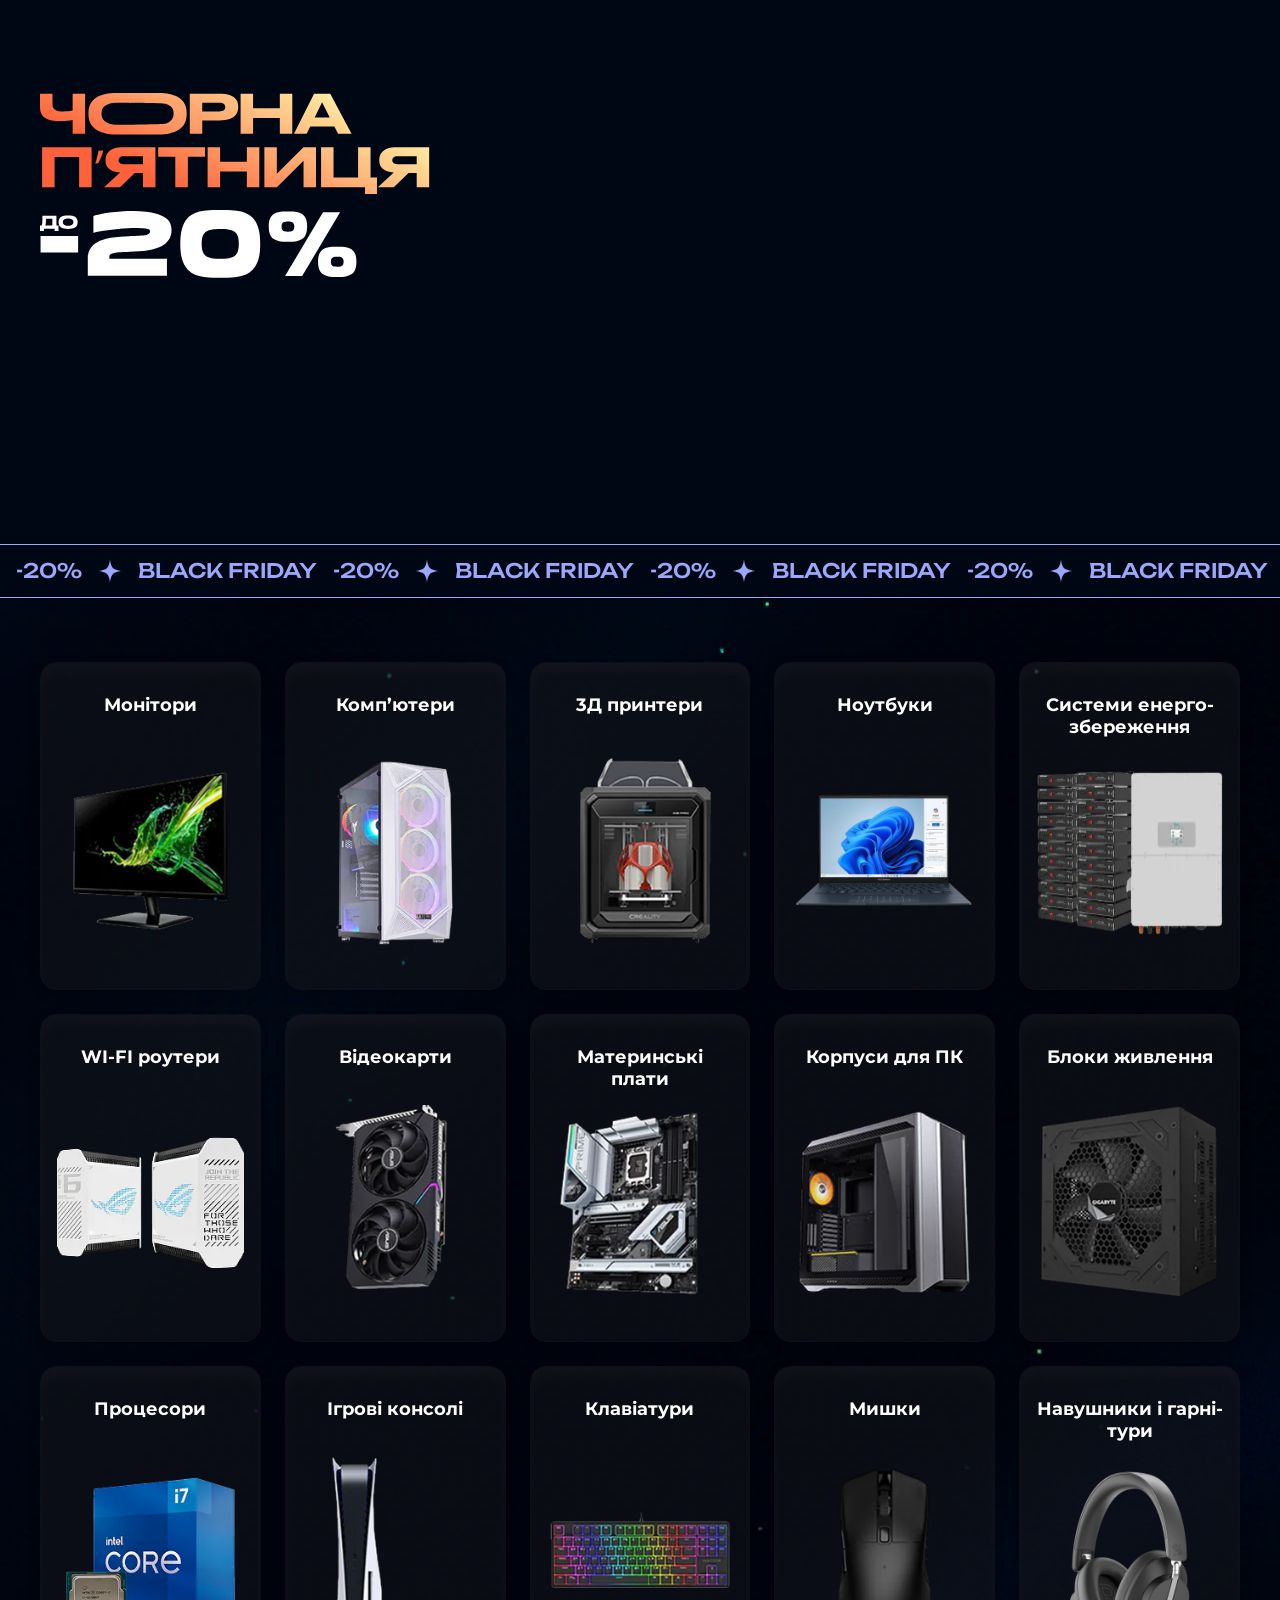
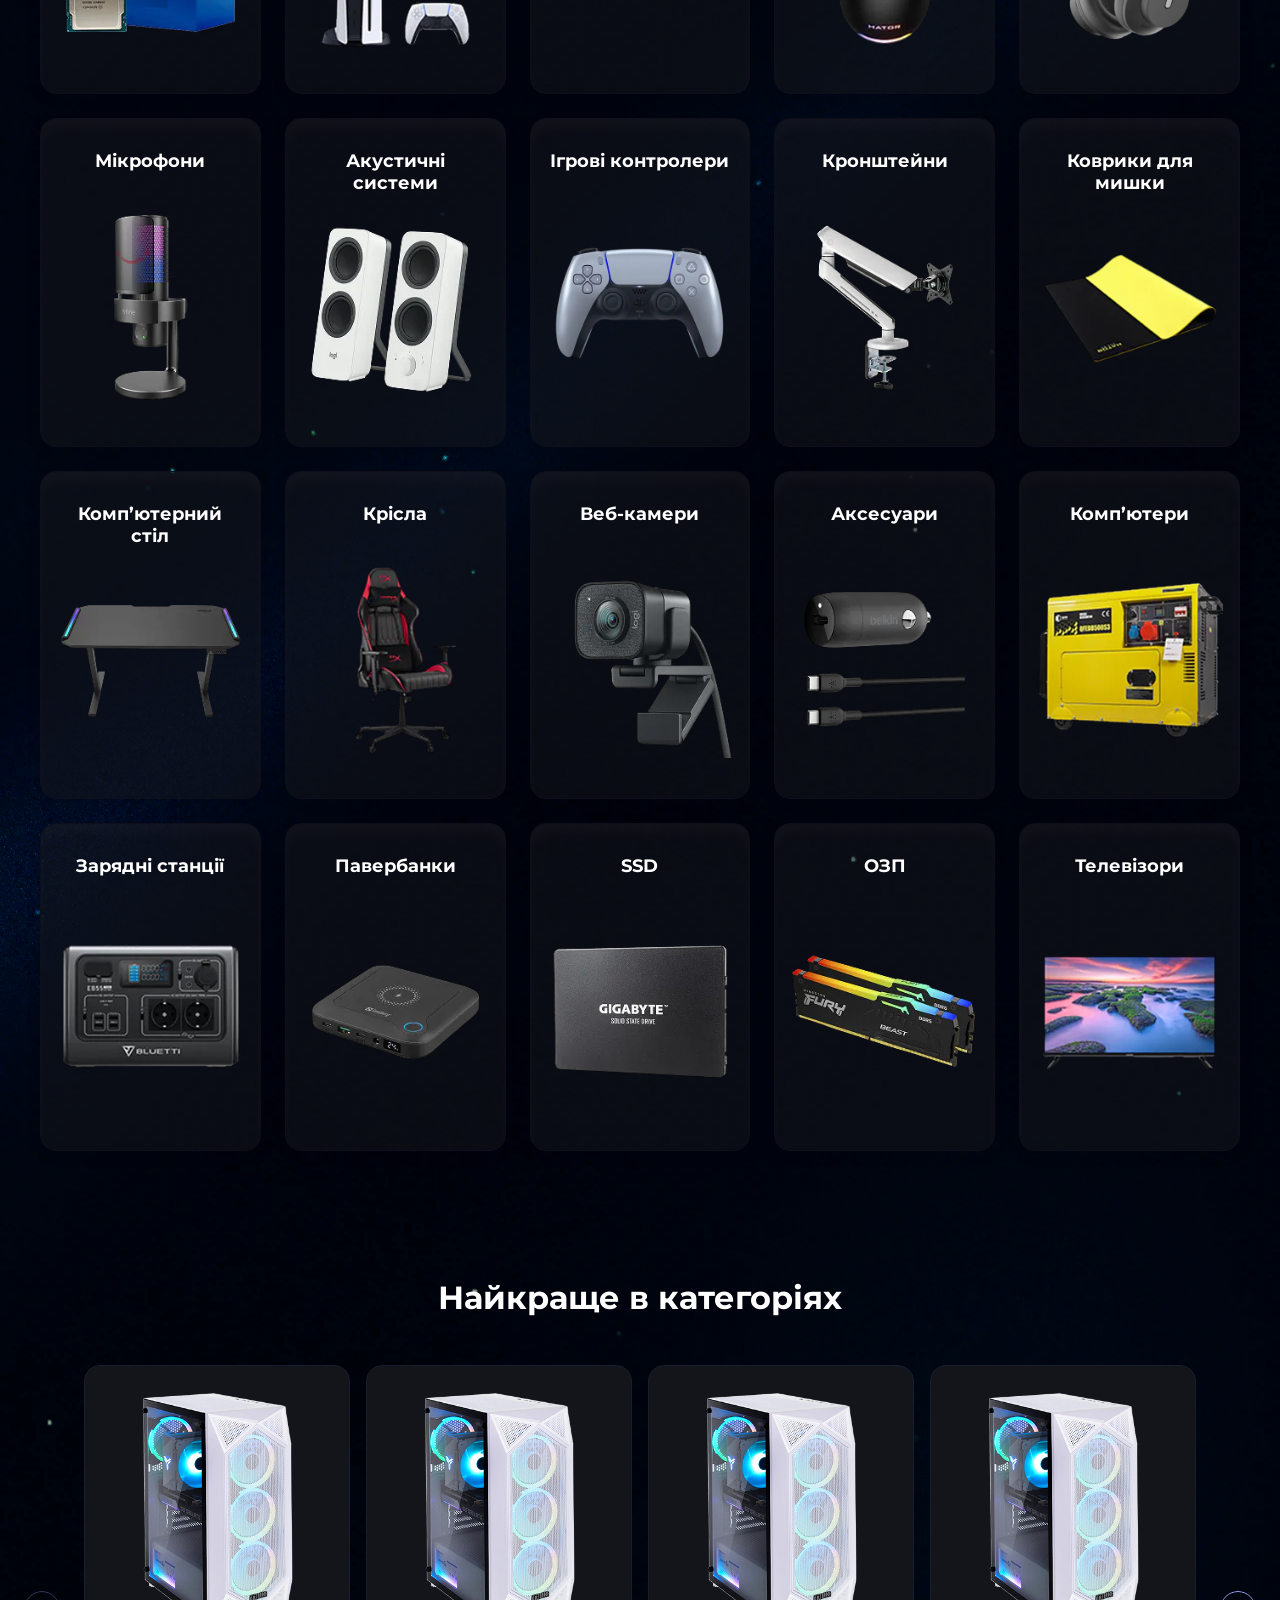
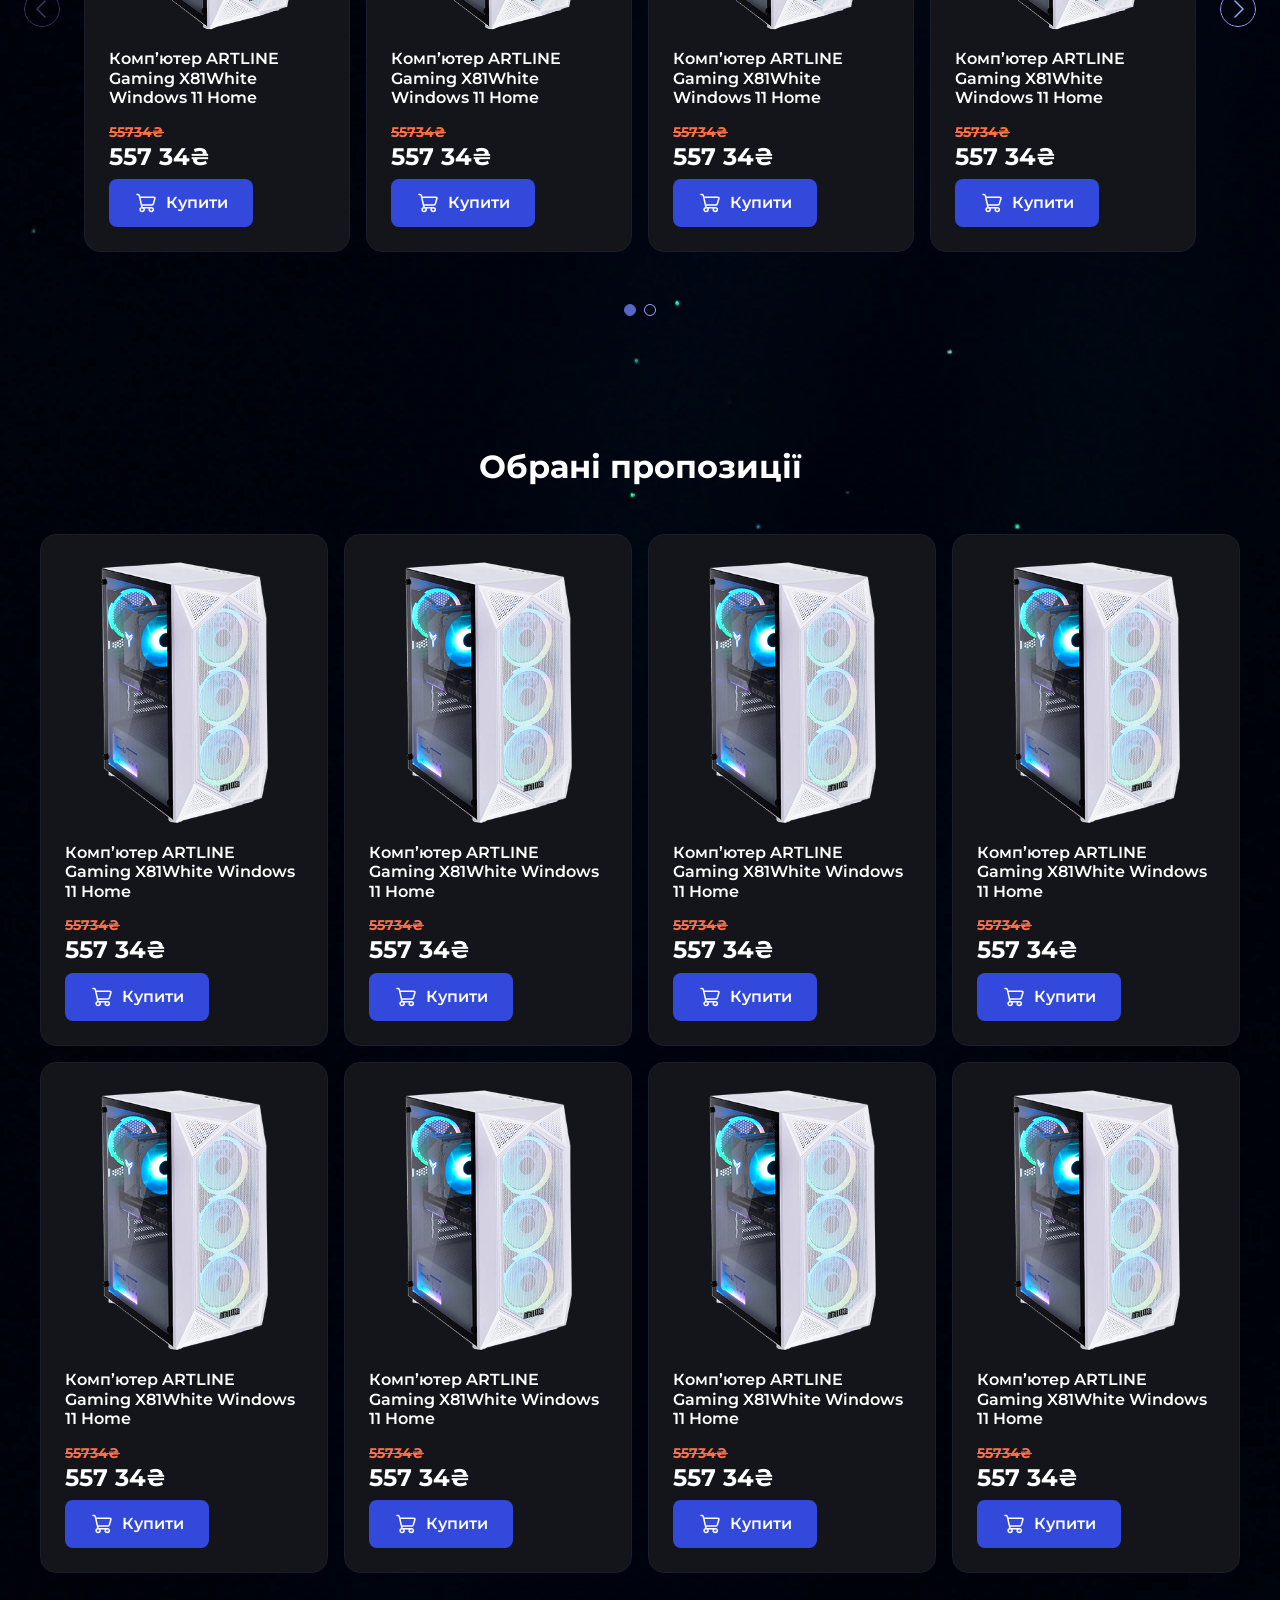
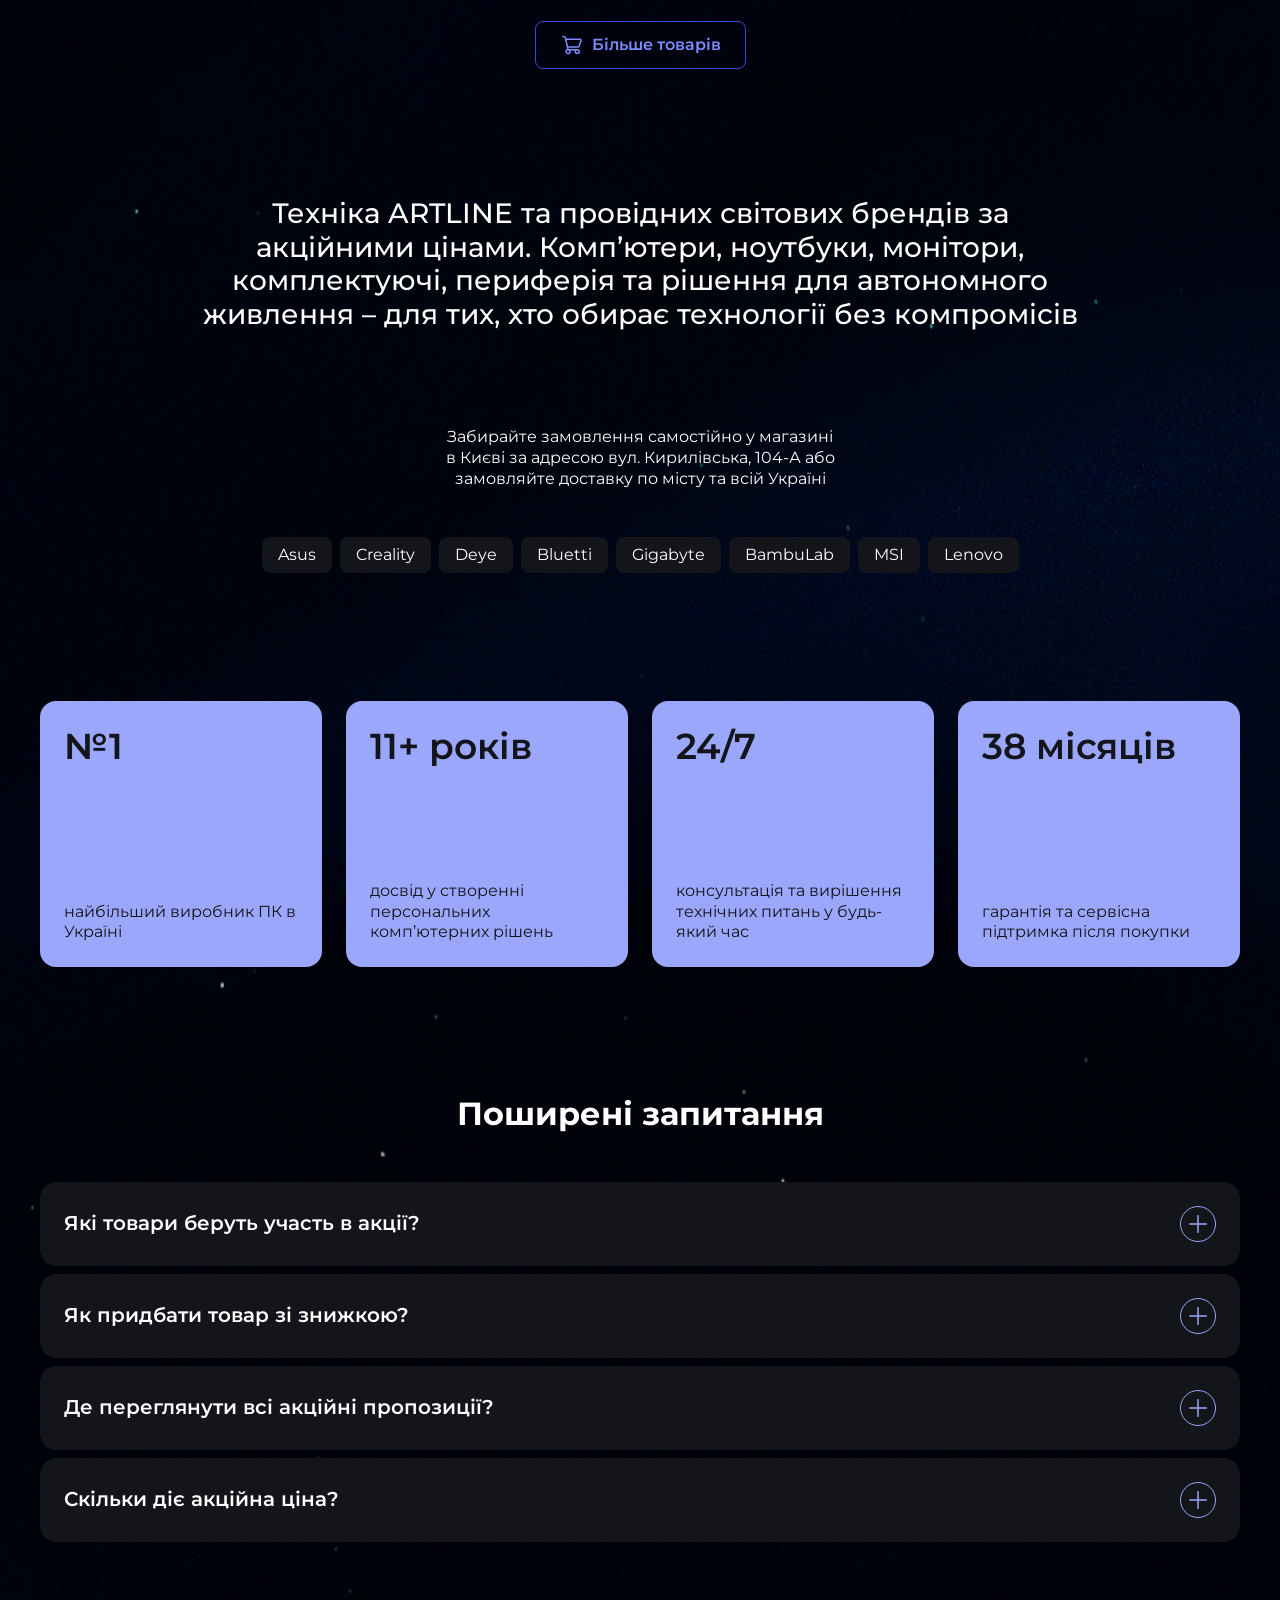
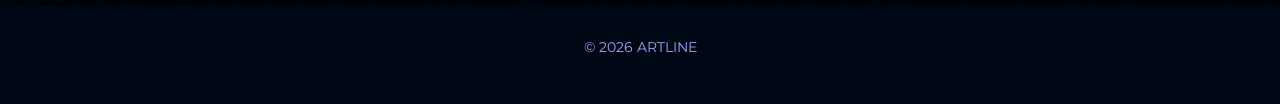
==== commit 4aa10438: "v4 + optimized images" ====
--- a/v4-bg-parallax/index.html
+++ b/v4-bg-parallax/index.html
@@ -27,7 +27,7 @@
   <link rel="stylesheet" href="https://fonts.googleapis.com/css2?family=Montserrat:wght@400;500;600;700&amp;display=swap">
 
   <!-- Перший екран: банер завантажується з високим пріоритетом -->
-  <link rel="preload" as="image" href="../assets/WEBP/Banner_375.webp" media="(max-width: 767px)">
+  <link rel="preload" as="image" href="../assets/optimized/Banner_375.webp" media="(max-width: 767px)">
   <link rel="preload" as="image" href="../assets/optimized/Banner_1920.webp" media="(min-width: 768px) and (max-width: 1920px)">
   <link rel="preload" as="image" href="../assets/optimized/Banner_2560.webp" media="(min-width: 1921px)">
 
@@ -52,7 +52,7 @@
       або з щільністю пікселів від 1.5.
     -->
     <picture class="hero__picture">
-      <source media="(max-width: 767px)" srcset="../assets/WEBP/Banner_375.webp" width="375" height="618">
+      <source media="(max-width: 767px)" srcset="../assets/optimized/Banner_375.webp" width="375" height="618">
       <source media="(min-width: 2560px)" srcset="../assets/optimized/Banner_2560.webp" data-hires="../assets/optimized/Banner_4840.webp" width="2560" height="897">
       <source media="(min-width: 1921px) and (min-resolution: 1.5dppx)" srcset="../assets/optimized/Banner_2560.webp" data-hires="../assets/optimized/Banner_4840.webp" width="2560" height="897">
       <source media="(min-resolution: 1.5dppx)" srcset="../assets/optimized/Banner_1920.webp" data-hires="../assets/optimized/Banner_4840.webp" width="1920" height="897">
@@ -100,37 +100,37 @@
       <div class="container">
         <h2 class="visually-hidden" id="categories-title">Категорії зі знижками</h2>
         <ul class="categories__list" id="categories-list">
-          <li class="categories__item"><a class="category-card" href="#" data-link="cat-monitors" target="_blank" rel="noopener noreferrer" aria-label="Монітори — перейти до категорії на сайті ARTLINE (нова вкладка)"><span class="category-card__title">Монітори</span><img class="category-card__img" src="../assets/figma/categories/monitors.png" width="220" height="231" alt="" loading="lazy" decoding="async"></a></li>
-          <li class="categories__item"><a class="category-card" href="#" data-link="cat-computers" target="_blank" rel="noopener noreferrer" aria-label="Комп’ютери — перейти до категорії на сайті ARTLINE (нова вкладка)"><span class="category-card__title">Комп’ютери</span><img class="category-card__img" src="../assets/figma/categories/computers.png" width="220" height="231" alt="" loading="lazy" decoding="async"></a></li>
-          <li class="categories__item"><a class="category-card" href="#" data-link="cat-3d-printers" target="_blank" rel="noopener noreferrer" aria-label="3Д принтери — перейти до категорії на сайті ARTLINE (нова вкладка)"><span class="category-card__title">3Д принтери</span><img class="category-card__img" src="../assets/figma/categories/3d-printers.png" width="220" height="231" alt="" loading="lazy" decoding="async"></a></li>
-          <li class="categories__item"><a class="category-card" href="#" data-link="cat-laptops" target="_blank" rel="noopener noreferrer" aria-label="Ноутбуки — перейти до категорії на сайті ARTLINE (нова вкладка)"><span class="category-card__title">Ноутбуки</span><img class="category-card__img" src="../assets/figma/categories/laptops.png" width="220" height="231" alt="" loading="lazy" decoding="async"></a></li>
-          <li class="categories__item"><a class="category-card" href="#" data-link="cat-energy-storage" target="_blank" rel="noopener noreferrer" aria-label="Системи енергозбереження — перейти до категорії на сайті ARTLINE (нова вкладка)"><span class="category-card__title">Системи енерго&shy;збереження</span><img class="category-card__img" src="../assets/figma/categories/energy-storage.png" width="220" height="231" alt="" loading="lazy" decoding="async"></a></li>
-          <li class="categories__item"><a class="category-card" href="#" data-link="cat-wifi-routers" target="_blank" rel="noopener noreferrer" aria-label="Wi-Fi роутери — перейти до категорії на сайті ARTLINE (нова вкладка)"><span class="category-card__title">WI-FI роутери</span><img class="category-card__img" src="../assets/figma/categories/wifi-routers.png" width="220" height="231" alt="" loading="lazy" decoding="async"></a></li>
-          <li class="categories__item"><a class="category-card" href="#" data-link="cat-gpu" target="_blank" rel="noopener noreferrer" aria-label="Відеокарти — перейти до категорії на сайті ARTLINE (нова вкладка)"><span class="category-card__title">Відео&shy;карти</span><img class="category-card__img" src="../assets/figma/categories/gpu.png" width="220" height="231" alt="" loading="lazy" decoding="async"></a></li>
-          <li class="categories__item"><a class="category-card" href="#" data-link="cat-motherboards" target="_blank" rel="noopener noreferrer" aria-label="Материнські плати — перейти до категорії на сайті ARTLINE (нова вкладка)"><span class="category-card__title">Материн&shy;ські плати</span><img class="category-card__img" src="../assets/figma/categories/motherboards.png" width="220" height="231" alt="" loading="lazy" decoding="async"></a></li>
-          <li class="categories__item categories__item--extra"><a class="category-card" href="#" data-link="cat-pc-cases" target="_blank" rel="noopener noreferrer" aria-label="Корпуси для ПК — перейти до категорії на сайті ARTLINE (нова вкладка)"><span class="category-card__title">Корпуси для ПК</span><img class="category-card__img" src="../assets/figma/categories/pc-cases.png" width="220" height="231" alt="" loading="lazy" decoding="async"></a></li>
-          <li class="categories__item categories__item--extra"><a class="category-card" href="#" data-link="cat-psu" target="_blank" rel="noopener noreferrer" aria-label="Блоки живлення — перейти до категорії на сайті ARTLINE (нова вкладка)"><span class="category-card__title">Блоки живлення</span><img class="category-card__img" src="../assets/figma/categories/psu.png" width="220" height="231" alt="" loading="lazy" decoding="async"></a></li>
-          <li class="categories__item categories__item--extra"><a class="category-card" href="#" data-link="cat-cpu" target="_blank" rel="noopener noreferrer" aria-label="Процесори — перейти до категорії на сайті ARTLINE (нова вкладка)"><span class="category-card__title">Проце&shy;сори</span><img class="category-card__img" src="../assets/figma/categories/cpu.png" width="220" height="231" alt="" loading="lazy" decoding="async"></a></li>
-          <li class="categories__item categories__item--extra"><a class="category-card" href="#" data-link="cat-consoles" target="_blank" rel="noopener noreferrer" aria-label="Ігрові консолі — перейти до категорії на сайті ARTLINE (нова вкладка)"><span class="category-card__title">Ігрові консолі</span><img class="category-card__img" src="../assets/figma/categories/consoles.png" width="220" height="231" alt="" loading="lazy" decoding="async"></a></li>
-          <li class="categories__item categories__item--extra"><a class="category-card" href="#" data-link="cat-keyboards" target="_blank" rel="noopener noreferrer" aria-label="Клавіатури — перейти до категорії на сайті ARTLINE (нова вкладка)"><span class="category-card__title">Клавіа&shy;тури</span><img class="category-card__img" src="../assets/figma/categories/keyboards.png" width="220" height="231" alt="" loading="lazy" decoding="async"></a></li>
-          <li class="categories__item categories__item--extra"><a class="category-card" href="#" data-link="cat-mice" target="_blank" rel="noopener noreferrer" aria-label="Мишки — перейти до категорії на сайті ARTLINE (нова вкладка)"><span class="category-card__title">Мишки</span><img class="category-card__img" src="../assets/figma/categories/mice.png" width="220" height="231" alt="" loading="lazy" decoding="async"></a></li>
-          <li class="categories__item categories__item--extra"><a class="category-card" href="#" data-link="cat-headphones" target="_blank" rel="noopener noreferrer" aria-label="Навушники і гарнітури — перейти до категорії на сайті ARTLINE (нова вкладка)"><span class="category-card__title">Навуш&shy;ники і гарні&shy;тури</span><img class="category-card__img" src="../assets/figma/categories/headphones.png" width="220" height="231" alt="" loading="lazy" decoding="async"></a></li>
-          <li class="categories__item categories__item--extra"><a class="category-card" href="#" data-link="cat-microphones" target="_blank" rel="noopener noreferrer" aria-label="Мікрофони — перейти до категорії на сайті ARTLINE (нова вкладка)"><span class="category-card__title">Мікро&shy;фони</span><img class="category-card__img" src="../assets/figma/categories/microphones.png" width="220" height="231" alt="" loading="lazy" decoding="async"></a></li>
-          <li class="categories__item categories__item--extra"><a class="category-card" href="#" data-link="cat-speakers" target="_blank" rel="noopener noreferrer" aria-label="Акустичні системи — перейти до категорії на сайті ARTLINE (нова вкладка)"><span class="category-card__title">Акустич&shy;ні системи</span><img class="category-card__img" src="../assets/figma/categories/speakers.png" width="220" height="231" alt="" loading="lazy" decoding="async"></a></li>
-          <li class="categories__item categories__item--extra"><a class="category-card" href="#" data-link="cat-gamepads" target="_blank" rel="noopener noreferrer" aria-label="Ігрові контролери — перейти до категорії на сайті ARTLINE (нова вкладка)"><span class="category-card__title">Ігрові контро&shy;лери</span><img class="category-card__img" src="../assets/figma/categories/gamepads.png" width="220" height="231" alt="" loading="lazy" decoding="async"></a></li>
-          <li class="categories__item categories__item--extra"><a class="category-card" href="#" data-link="cat-monitor-arms" target="_blank" rel="noopener noreferrer" aria-label="Кронштейни — перейти до категорії на сайті ARTLINE (нова вкладка)"><span class="category-card__title">Крон&shy;штейни</span><img class="category-card__img" src="../assets/figma/categories/monitor-arms.png" width="220" height="231" alt="" loading="lazy" decoding="async"></a></li>
-          <li class="categories__item categories__item--extra"><a class="category-card" href="#" data-link="cat-mousepads" target="_blank" rel="noopener noreferrer" aria-label="Коврики для мишки — перейти до категорії на сайті ARTLINE (нова вкладка)"><span class="category-card__title">Коврики для мишки</span><img class="category-card__img" src="../assets/figma/categories/mousepads.png" width="220" height="231" alt="" loading="lazy" decoding="async"></a></li>
-          <li class="categories__item categories__item--extra"><a class="category-card" href="#" data-link="cat-desks" target="_blank" rel="noopener noreferrer" aria-label="Комп’ютерні столи — перейти до категорії на сайті ARTLINE (нова вкладка)"><span class="category-card__title">Комп’ютер&shy;ний стіл</span><img class="category-card__img" src="../assets/figma/categories/desks.png" width="220" height="231" alt="" loading="lazy" decoding="async"></a></li>
-          <li class="categories__item categories__item--extra"><a class="category-card" href="#" data-link="cat-chairs" target="_blank" rel="noopener noreferrer" aria-label="Крісла — перейти до категорії на сайті ARTLINE (нова вкладка)"><span class="category-card__title">Крісла</span><img class="category-card__img" src="../assets/figma/categories/chairs.png" width="220" height="231" alt="" loading="lazy" decoding="async"></a></li>
-          <li class="categories__item categories__item--extra"><a class="category-card" href="#" data-link="cat-webcams" target="_blank" rel="noopener noreferrer" aria-label="Веб-камери — перейти до категорії на сайті ARTLINE (нова вкладка)"><span class="category-card__title">Веб-камери</span><img class="category-card__img" src="../assets/figma/categories/webcams.png" width="220" height="231" alt="" loading="lazy" decoding="async"></a></li>
-          <li class="categories__item categories__item--extra"><a class="category-card" href="#" data-link="cat-accessories" target="_blank" rel="noopener noreferrer" aria-label="Аксесуари — перейти до категорії на сайті ARTLINE (нова вкладка)"><span class="category-card__title">Аксесуари</span><img class="category-card__img" src="../assets/figma/categories/accessories.png" width="220" height="231" alt="" loading="lazy" decoding="async"></a></li>
+          <li class="categories__item"><a class="category-card" href="#" data-link="cat-monitors" target="_blank" rel="noopener noreferrer" aria-label="Монітори — перейти до категорії на сайті ARTLINE (нова вкладка)"><span class="category-card__title">Монітори</span><img class="category-card__img" src="../assets/optimized/categories/monitors.webp" width="220" height="231" alt="" loading="lazy" decoding="async"></a></li>
+          <li class="categories__item"><a class="category-card" href="#" data-link="cat-computers" target="_blank" rel="noopener noreferrer" aria-label="Комп’ютери — перейти до категорії на сайті ARTLINE (нова вкладка)"><span class="category-card__title">Комп’ютери</span><img class="category-card__img" src="../assets/optimized/categories/computers.webp" width="220" height="231" alt="" loading="lazy" decoding="async"></a></li>
+          <li class="categories__item"><a class="category-card" href="#" data-link="cat-3d-printers" target="_blank" rel="noopener noreferrer" aria-label="3Д принтери — перейти до категорії на сайті ARTLINE (нова вкладка)"><span class="category-card__title">3Д принтери</span><img class="category-card__img" src="../assets/optimized/categories/3d-printers.webp" width="220" height="231" alt="" loading="lazy" decoding="async"></a></li>
+          <li class="categories__item"><a class="category-card" href="#" data-link="cat-laptops" target="_blank" rel="noopener noreferrer" aria-label="Ноутбуки — перейти до категорії на сайті ARTLINE (нова вкладка)"><span class="category-card__title">Ноутбуки</span><img class="category-card__img" src="../assets/optimized/categories/laptops.webp" width="220" height="231" alt="" loading="lazy" decoding="async"></a></li>
+          <li class="categories__item"><a class="category-card" href="#" data-link="cat-energy-storage" target="_blank" rel="noopener noreferrer" aria-label="Системи енергозбереження — перейти до категорії на сайті ARTLINE (нова вкладка)"><span class="category-card__title">Системи енерго&shy;збереження</span><img class="category-card__img" src="../assets/optimized/categories/energy-storage.webp" width="220" height="231" alt="" loading="lazy" decoding="async"></a></li>
+          <li class="categories__item"><a class="category-card" href="#" data-link="cat-wifi-routers" target="_blank" rel="noopener noreferrer" aria-label="Wi-Fi роутери — перейти до категорії на сайті ARTLINE (нова вкладка)"><span class="category-card__title">WI-FI роутери</span><img class="category-card__img" src="../assets/optimized/categories/wifi-routers.webp" width="220" height="231" alt="" loading="lazy" decoding="async"></a></li>
+          <li class="categories__item"><a class="category-card" href="#" data-link="cat-gpu" target="_blank" rel="noopener noreferrer" aria-label="Відеокарти — перейти до категорії на сайті ARTLINE (нова вкладка)"><span class="category-card__title">Відео&shy;карти</span><img class="category-card__img" src="../assets/optimized/categories/gpu.webp" width="220" height="231" alt="" loading="lazy" decoding="async"></a></li>
+          <li class="categories__item"><a class="category-card" href="#" data-link="cat-motherboards" target="_blank" rel="noopener noreferrer" aria-label="Материнські плати — перейти до категорії на сайті ARTLINE (нова вкладка)"><span class="category-card__title">Материн&shy;ські плати</span><img class="category-card__img" src="../assets/optimized/categories/motherboards.webp" width="220" height="231" alt="" loading="lazy" decoding="async"></a></li>
+          <li class="categories__item categories__item--extra"><a class="category-card" href="#" data-link="cat-pc-cases" target="_blank" rel="noopener noreferrer" aria-label="Корпуси для ПК — перейти до категорії на сайті ARTLINE (нова вкладка)"><span class="category-card__title">Корпуси для ПК</span><img class="category-card__img" src="../assets/optimized/categories/pc-cases.webp" width="220" height="231" alt="" loading="lazy" decoding="async"></a></li>
+          <li class="categories__item categories__item--extra"><a class="category-card" href="#" data-link="cat-psu" target="_blank" rel="noopener noreferrer" aria-label="Блоки живлення — перейти до категорії на сайті ARTLINE (нова вкладка)"><span class="category-card__title">Блоки живлення</span><img class="category-card__img" src="../assets/optimized/categories/psu.webp" width="220" height="231" alt="" loading="lazy" decoding="async"></a></li>
+          <li class="categories__item categories__item--extra"><a class="category-card" href="#" data-link="cat-cpu" target="_blank" rel="noopener noreferrer" aria-label="Процесори — перейти до категорії на сайті ARTLINE (нова вкладка)"><span class="category-card__title">Проце&shy;сори</span><img class="category-card__img" src="../assets/optimized/categories/cpu.webp" width="220" height="231" alt="" loading="lazy" decoding="async"></a></li>
+          <li class="categories__item categories__item--extra"><a class="category-card" href="#" data-link="cat-consoles" target="_blank" rel="noopener noreferrer" aria-label="Ігрові консолі — перейти до категорії на сайті ARTLINE (нова вкладка)"><span class="category-card__title">Ігрові консолі</span><img class="category-card__img" src="../assets/optimized/categories/consoles.webp" width="220" height="231" alt="" loading="lazy" decoding="async"></a></li>
+          <li class="categories__item categories__item--extra"><a class="category-card" href="#" data-link="cat-keyboards" target="_blank" rel="noopener noreferrer" aria-label="Клавіатури — перейти до категорії на сайті ARTLINE (нова вкладка)"><span class="category-card__title">Клавіа&shy;тури</span><img class="category-card__img" src="../assets/optimized/categories/keyboards.webp" width="220" height="231" alt="" loading="lazy" decoding="async"></a></li>
+          <li class="categories__item categories__item--extra"><a class="category-card" href="#" data-link="cat-mice" target="_blank" rel="noopener noreferrer" aria-label="Мишки — перейти до категорії на сайті ARTLINE (нова вкладка)"><span class="category-card__title">Мишки</span><img class="category-card__img" src="../assets/optimized/categories/mice.webp" width="220" height="231" alt="" loading="lazy" decoding="async"></a></li>
+          <li class="categories__item categories__item--extra"><a class="category-card" href="#" data-link="cat-headphones" target="_blank" rel="noopener noreferrer" aria-label="Навушники і гарнітури — перейти до категорії на сайті ARTLINE (нова вкладка)"><span class="category-card__title">Навуш&shy;ники і гарні&shy;тури</span><img class="category-card__img" src="../assets/optimized/categories/headphones.webp" width="220" height="231" alt="" loading="lazy" decoding="async"></a></li>
+          <li class="categories__item categories__item--extra"><a class="category-card" href="#" data-link="cat-microphones" target="_blank" rel="noopener noreferrer" aria-label="Мікрофони — перейти до категорії на сайті ARTLINE (нова вкладка)"><span class="category-card__title">Мікро&shy;фони</span><img class="category-card__img" src="../assets/optimized/categories/microphones.webp" width="220" height="231" alt="" loading="lazy" decoding="async"></a></li>
+          <li class="categories__item categories__item--extra"><a class="category-card" href="#" data-link="cat-speakers" target="_blank" rel="noopener noreferrer" aria-label="Акустичні системи — перейти до категорії на сайті ARTLINE (нова вкладка)"><span class="category-card__title">Акустич&shy;ні системи</span><img class="category-card__img" src="../assets/optimized/categories/speakers.webp" width="220" height="231" alt="" loading="lazy" decoding="async"></a></li>
+          <li class="categories__item categories__item--extra"><a class="category-card" href="#" data-link="cat-gamepads" target="_blank" rel="noopener noreferrer" aria-label="Ігрові контролери — перейти до категорії на сайті ARTLINE (нова вкладка)"><span class="category-card__title">Ігрові контро&shy;лери</span><img class="category-card__img" src="../assets/optimized/categories/gamepads.webp" width="220" height="231" alt="" loading="lazy" decoding="async"></a></li>
+          <li class="categories__item categories__item--extra"><a class="category-card" href="#" data-link="cat-monitor-arms" target="_blank" rel="noopener noreferrer" aria-label="Кронштейни — перейти до категорії на сайті ARTLINE (нова вкладка)"><span class="category-card__title">Крон&shy;штейни</span><img class="category-card__img" src="../assets/optimized/categories/monitor-arms.webp" width="220" height="231" alt="" loading="lazy" decoding="async"></a></li>
+          <li class="categories__item categories__item--extra"><a class="category-card" href="#" data-link="cat-mousepads" target="_blank" rel="noopener noreferrer" aria-label="Коврики для мишки — перейти до категорії на сайті ARTLINE (нова вкладка)"><span class="category-card__title">Коврики для мишки</span><img class="category-card__img" src="../assets/optimized/categories/mousepads.webp" width="220" height="231" alt="" loading="lazy" decoding="async"></a></li>
+          <li class="categories__item categories__item--extra"><a class="category-card" href="#" data-link="cat-desks" target="_blank" rel="noopener noreferrer" aria-label="Комп’ютерні столи — перейти до категорії на сайті ARTLINE (нова вкладка)"><span class="category-card__title">Комп’ютер&shy;ний стіл</span><img class="category-card__img" src="../assets/optimized/categories/desks.webp" width="220" height="231" alt="" loading="lazy" decoding="async"></a></li>
+          <li class="categories__item categories__item--extra"><a class="category-card" href="#" data-link="cat-chairs" target="_blank" rel="noopener noreferrer" aria-label="Крісла — перейти до категорії на сайті ARTLINE (нова вкладка)"><span class="category-card__title">Крісла</span><img class="category-card__img" src="../assets/optimized/categories/chairs.webp" width="220" height="231" alt="" loading="lazy" decoding="async"></a></li>
+          <li class="categories__item categories__item--extra"><a class="category-card" href="#" data-link="cat-webcams" target="_blank" rel="noopener noreferrer" aria-label="Веб-камери — перейти до категорії на сайті ARTLINE (нова вкладка)"><span class="category-card__title">Веб-камери</span><img class="category-card__img" src="../assets/optimized/categories/webcams.webp" width="220" height="231" alt="" loading="lazy" decoding="async"></a></li>
+          <li class="categories__item categories__item--extra"><a class="category-card" href="#" data-link="cat-accessories" target="_blank" rel="noopener noreferrer" aria-label="Аксесуари — перейти до категорії на сайті ARTLINE (нова вкладка)"><span class="category-card__title">Аксесуари</span><img class="category-card__img" src="../assets/optimized/categories/accessories.webp" width="220" height="231" alt="" loading="lazy" decoding="async"></a></li>
           <!-- У макеті ця картка підписана «Комп’ютери», але на фото — генератор. Перевірити підпис. -->
-          <li class="categories__item categories__item--extra"><a class="category-card" href="#" data-link="cat-computers-2" target="_blank" rel="noopener noreferrer" aria-label="Комп’ютери — перейти до категорії на сайті ARTLINE (нова вкладка)"><span class="category-card__title">Комп’ютери</span><img class="category-card__img" src="../assets/figma/categories/generators.png" width="220" height="231" alt="" loading="lazy" decoding="async"></a></li>
-          <li class="categories__item categories__item--extra"><a class="category-card" href="#" data-link="cat-charging-stations" target="_blank" rel="noopener noreferrer" aria-label="Зарядні станції — перейти до категорії на сайті ARTLINE (нова вкладка)"><span class="category-card__title">Зарядні стан&shy;ції</span><img class="category-card__img" src="../assets/figma/categories/charging-stations.png" width="220" height="231" alt="" loading="lazy" decoding="async"></a></li>
-          <li class="categories__item categories__item--extra"><a class="category-card" href="#" data-link="cat-powerbanks" target="_blank" rel="noopener noreferrer" aria-label="Павербанки — перейти до категорії на сайті ARTLINE (нова вкладка)"><span class="category-card__title">Павер&shy;банки</span><img class="category-card__img" src="../assets/figma/categories/powerbanks.png" width="220" height="231" alt="" loading="lazy" decoding="async"></a></li>
-          <li class="categories__item categories__item--extra"><a class="category-card" href="#" data-link="cat-ssd" target="_blank" rel="noopener noreferrer" aria-label="SSD — перейти до категорії на сайті ARTLINE (нова вкладка)"><span class="category-card__title">SSD</span><img class="category-card__img" src="../assets/figma/categories/ssd.png" width="220" height="231" alt="" loading="lazy" decoding="async"></a></li>
-          <li class="categories__item categories__item--extra"><a class="category-card" href="#" data-link="cat-ram" target="_blank" rel="noopener noreferrer" aria-label="Оперативна пам’ять (ОЗП) — перейти до категорії на сайті ARTLINE (нова вкладка)"><span class="category-card__title">ОЗП</span><img class="category-card__img" src="../assets/figma/categories/ram.png" width="220" height="231" alt="" loading="lazy" decoding="async"></a></li>
-          <li class="categories__item categories__item--extra"><a class="category-card" href="#" data-link="cat-tv" target="_blank" rel="noopener noreferrer" aria-label="Телевізори — перейти до категорії на сайті ARTLINE (нова вкладка)"><span class="category-card__title">Телеві&shy;зори</span><img class="category-card__img" src="../assets/figma/categories/tv.png" width="220" height="231" alt="" loading="lazy" decoding="async"></a></li>
+          <li class="categories__item categories__item--extra"><a class="category-card" href="#" data-link="cat-computers-2" target="_blank" rel="noopener noreferrer" aria-label="Комп’ютери — перейти до категорії на сайті ARTLINE (нова вкладка)"><span class="category-card__title">Комп’ютери</span><img class="category-card__img" src="../assets/optimized/categories/generators.webp" width="220" height="231" alt="" loading="lazy" decoding="async"></a></li>
+          <li class="categories__item categories__item--extra"><a class="category-card" href="#" data-link="cat-charging-stations" target="_blank" rel="noopener noreferrer" aria-label="Зарядні станції — перейти до категорії на сайті ARTLINE (нова вкладка)"><span class="category-card__title">Зарядні стан&shy;ції</span><img class="category-card__img" src="../assets/optimized/categories/charging-stations.webp" width="220" height="231" alt="" loading="lazy" decoding="async"></a></li>
+          <li class="categories__item categories__item--extra"><a class="category-card" href="#" data-link="cat-powerbanks" target="_blank" rel="noopener noreferrer" aria-label="Павербанки — перейти до категорії на сайті ARTLINE (нова вкладка)"><span class="category-card__title">Павер&shy;банки</span><img class="category-card__img" src="../assets/optimized/categories/powerbanks.webp" width="220" height="231" alt="" loading="lazy" decoding="async"></a></li>
+          <li class="categories__item categories__item--extra"><a class="category-card" href="#" data-link="cat-ssd" target="_blank" rel="noopener noreferrer" aria-label="SSD — перейти до категорії на сайті ARTLINE (нова вкладка)"><span class="category-card__title">SSD</span><img class="category-card__img" src="../assets/optimized/categories/ssd.webp" width="220" height="231" alt="" loading="lazy" decoding="async"></a></li>
+          <li class="categories__item categories__item--extra"><a class="category-card" href="#" data-link="cat-ram" target="_blank" rel="noopener noreferrer" aria-label="Оперативна пам’ять (ОЗП) — перейти до категорії на сайті ARTLINE (нова вкладка)"><span class="category-card__title">ОЗП</span><img class="category-card__img" src="../assets/optimized/categories/ram.webp" width="220" height="231" alt="" loading="lazy" decoding="async"></a></li>
+          <li class="categories__item categories__item--extra"><a class="category-card" href="#" data-link="cat-tv" target="_blank" rel="noopener noreferrer" aria-label="Телевізори — перейти до категорії на сайті ARTLINE (нова вкладка)"><span class="category-card__title">Телеві&shy;зори</span><img class="category-card__img" src="../assets/optimized/categories/tv.webp" width="220" height="231" alt="" loading="lazy" decoding="async"></a></li>
         </ul>
 
         <!-- Лише на мобільному: показати решту категорій -->
--- a/v4-bg-parallax/css/style.css
+++ b/v4-bg-parallax/css/style.css
@@ -322,7 +322,7 @@
 
 html:not(.js) .page,
 .bg-ready .page {
-  background-image: url("../../assets/WEBP/BG_375.webp");
+  background-image: url("../../assets/optimized/BG_375.webp");
 }
 
 /* ==========================================================================
